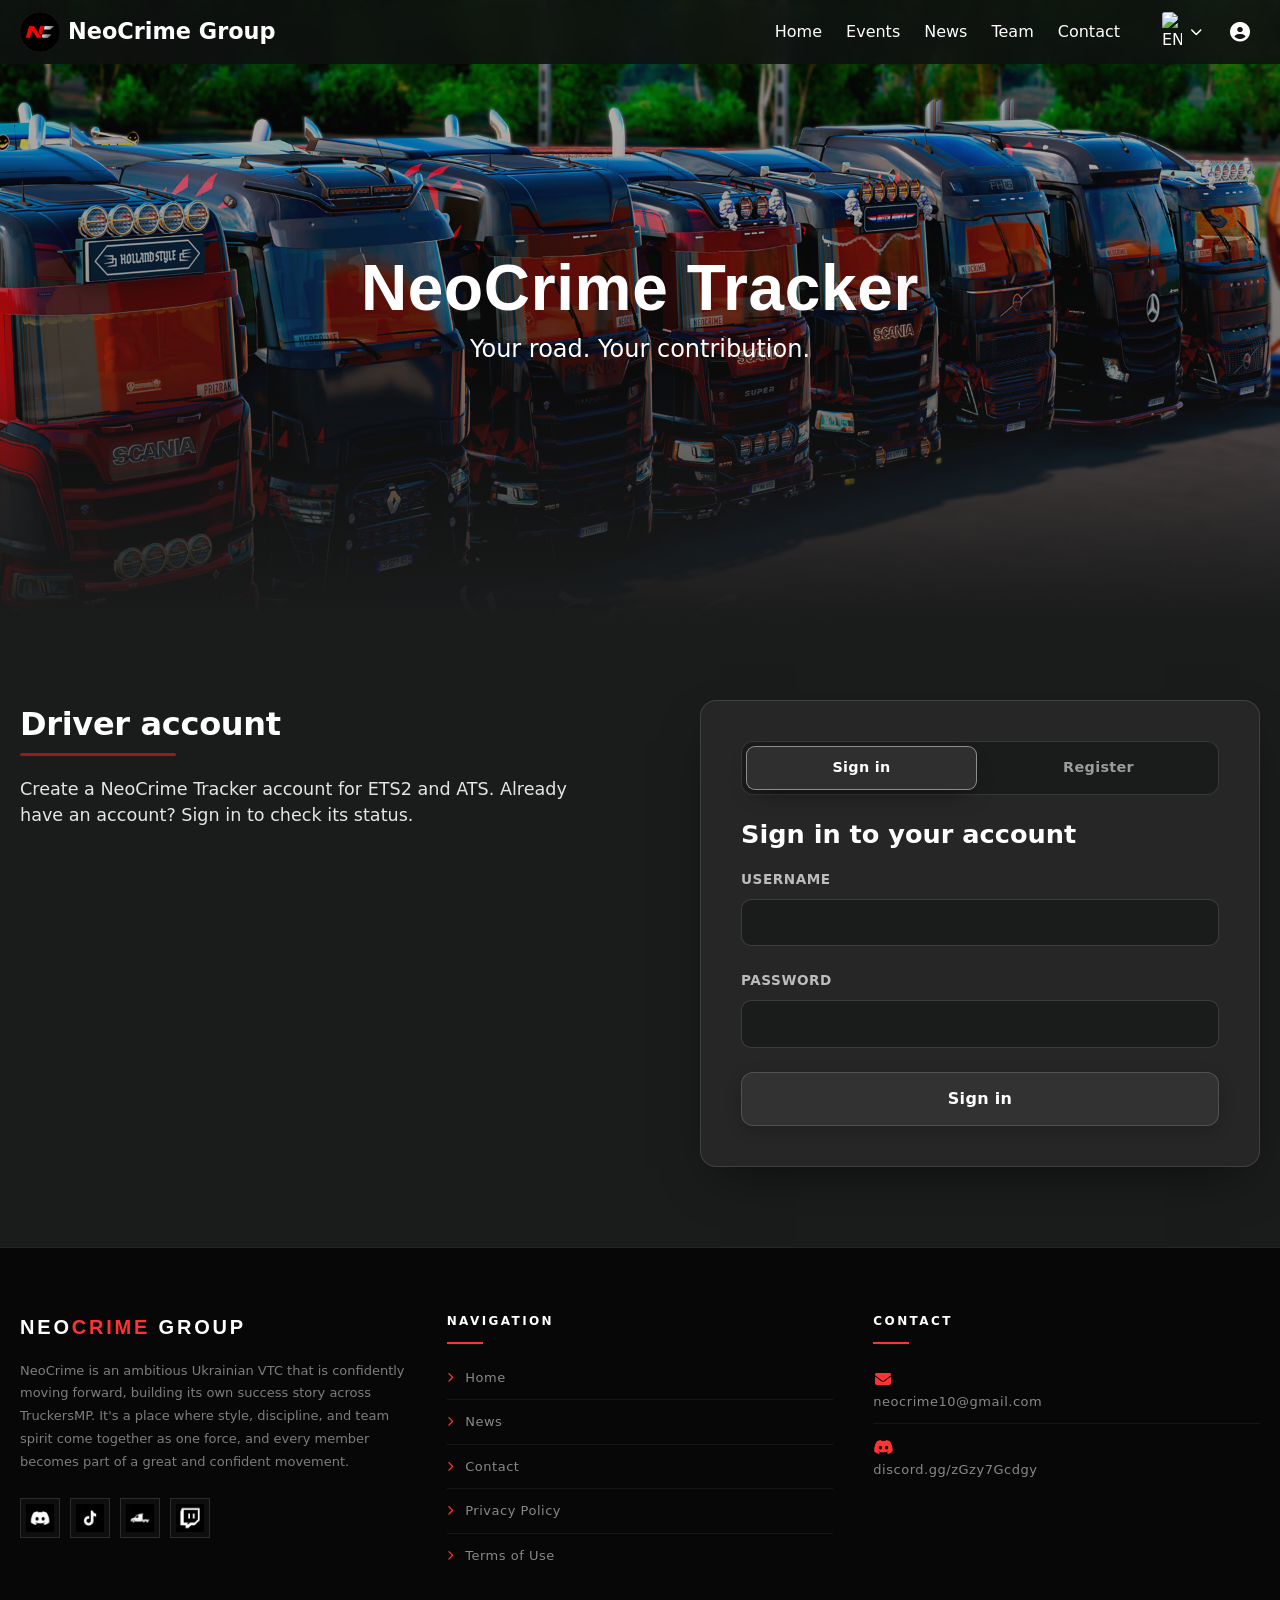
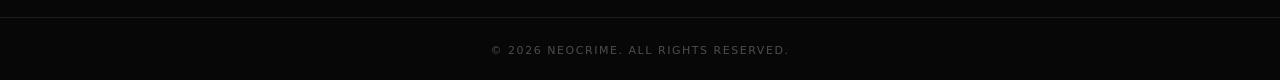
==== eng.html @ faa4ca38 "Add files via upload" ====
<!DOCTYPE html>
<html lang="en">
<head>
<meta charset="UTF-8">
<meta name="viewport" content="width=device-width, initial-scale=1.0">
<meta name="referrer" content="no-referrer">
<meta http-equiv="Content-Security-Policy" content="default-src 'none'; script-src 'self'; style-src 'self' https://fonts.googleapis.com https://cdnjs.cloudflare.com; font-src https://fonts.gstatic.com https://cdnjs.cloudflare.com; img-src 'self' data: https://flagcdn.com; connect-src https://api.neocrime.space; base-uri 'none'; form-action 'none'">
<link rel="icon" href="assets/logo.avif" type="image/avif">
<link rel="apple-touch-icon" href="assets/logo.avif">
<title>NeoCrime Tracker · Driver account</title>
<meta name="description" content="NeoCrime Tracker — a driver account for NeoCrime VTC trips in ETS2 and ATS.">
<meta property="og:type" content="website">
<meta property="og:site_name" content="NeoCrime VTC">
<meta property="og:title" content="NeoCrime Tracker · Driver account">
<meta property="og:description" content="NeoCrime Tracker — a driver account for NeoCrime VTC trips in ETS2 and ATS.">
<meta property="og:url" content="https://neocrime.space/tracker/eng">
<meta property="og:locale" content="en_US">
<meta property="og:locale:alternate" content="uk_UA">
<meta property="og:image" content="https://neocrime.space/images/logo.avif">
<meta name="theme-color" content="#000000">
<link rel="preconnect" href="https://fonts.googleapis.com">
<link rel="preconnect" href="https://fonts.gstatic.com" crossorigin>
<link href="https://fonts.googleapis.com/css2?family=Montserrat:wght@400;500;600;700;800&family=Orbitron:wght@600;700;800;900&display=swap" rel="stylesheet">
<link rel="stylesheet" href="https://cdnjs.cloudflare.com/ajax/libs/font-awesome/6.4.0/css/all.min.css">
<link rel="stylesheet" href="site.css">
<link rel="stylesheet" href="tracker.css">
<script src="site.js" defer></script>
<script src="tracker.js" defer></script>
</head>
<body>

<header class="site-header">
  <div class="header-inner">
    <a class="logo-link" href="/eng">
      <img alt="NeoCrime Logo" loading="lazy" width="40" height="40" decoding="async"
           src="assets/logo.avif">
      <h1>NeoCrime Group</h1>
    </a>

    <nav class="main-nav">
      <ul>
        <li><a class="nav-link" href="/eng">Home</a></li>
        <li><a class="nav-link" href="/events-eng">Events</a></li>
        <li><a class="nav-link" href="/news-eng">News</a></li>
        <li><a class="nav-link" href="/team-eng">Team</a></li>
        <li><a class="nav-link" href="/contact-eng">Contact</a></li>
        <li class="header-actions">
          <div class="lang-switch-bw">
            <div class="current-lang">
              <img src="https://flagcdn.com/w40/gb.png" alt="EN">
              <i class="fas fa-chevron-down"></i>
            </div>
            <div class="lang-dropdown-bw">
              <a href="/tracker/"><img src="https://flagcdn.com/w40/ua.png" alt="UA"></a>
            </div>
          </div>
          <div class="account-switch-bw">
            <div class="current-account">
              <i class="fas fa-circle-user"></i>
            </div>
            <div class="account-dropdown-bw">
              <a href="https://api.neocrime.space/panel"><svg class="discord-icon" viewBox="0 0 127.14 96.36" xmlns="http://www.w3.org/2000/svg" width="16" height="16"><path fill="#5865F2" d="M107.7,8.07A105.15,105.15,0,0,0,81.47,0a72.06,72.06,0,0,0-3.36,6.83A97.68,97.68,0,0,0,49,6.83,72.37,72.37,0,0,0,45.64,0,105.89,105.89,0,0,0,19.39,8.09C2.79,32.65-1.71,56.6.54,80.21h0A105.73,105.73,0,0,0,32.71,96.36,77.7,77.7,0,0,0,39.6,85.25a68.42,68.42,0,0,1-10.85-5.18c.91-.66,1.8-1.34,2.66-2a75.57,75.57,0,0,0,64.32,0c.87.71,1.76,1.39,2.66,2a68.68,68.68,0,0,1-10.87,5.19,77,77,0,0,0,6.89,11.1A105.25,105.25,0,0,0,126.6,80.22h0C129.24,52.84,122.09,29.11,107.7,8.07ZM42.45,65.69C36.18,65.69,31,60,31,53s5-12.74,11.43-12.74S54,46,53.89,53,48.84,65.69,42.45,65.69Zm42.24,0C78.41,65.69,73.25,60,73.25,53s5-12.74,11.44-12.74S96.23,46,96.12,53,91.08,65.69,84.69,65.69Z"/></svg> Admin Panel</a>
            </div>
          </div>
        </li>
      </ul>
    </nav>

    <button class="burger-btn" aria-label="Menu">
      <svg viewBox="0 0 448 512" xmlns="http://www.w3.org/2000/svg">
        <path d="M0 96C0 78.3 14.3 64 32 64l384 0c17.7 0 32 14.3 32 32s-14.3 32-32 32L32 128C14.3 128 0 113.7 0 96zM0 256c0-17.7 14.3-32 32-32l384 0c17.7 0 32 14.3 32 32s-14.3 32-32 32L32 288c-17.7 0-32-14.3-32-32zM448 416c0 17.7-14.3 32-32 32L32 448c-17.7 0-32-14.3-32-32s14.3-32 32-32l384 0c17.7 0 32 14.3 32 32z"></path>
      </svg>
    </button>
  </div>
</header>

<div class="hero-photo-wrap">
  <img src="assets/hero.avif" alt="NeoCrime Tracker" loading="eager">
  <div class="hero-content">
    <h1>NeoCrime Tracker</h1>
    <p>Your road. Your contribution.</p>
  </div>
</div>

<main class="tracker-section">
  <div class="tracker-grid">
    <div class="tracker-intro reveal">
      <h2>Driver account</h2>
      <p>Create a NeoCrime Tracker account for ETS2 and ATS. Already have an account? Sign in to check its status.</p>
    </div>

    <section class="tracker-card reveal" aria-labelledby="account-title">
      <div class="modes" id="modes">
        <button type="button" data-mode="login" aria-controls="login" aria-pressed="true"><span data-i18n="login">Sign in</span></button>
        <button type="button" data-mode="register" aria-controls="register" aria-pressed="false"><span data-i18n="register">Register</span></button>
      </div>
      <h3 id="account-title">Sign in to your account</h3>
      <p id="notice" class="notice" role="status" aria-live="polite" hidden></p>

      <form id="login">
        <div class="form-field">
          <label for="login-username" data-i18n="username">Username</label>
          <input id="login-username" name="login" type="text" autocomplete="username" required maxlength="32">
        </div>
        <div class="form-field">
          <label for="login-password" data-i18n="password">Password</label>
          <input id="login-password" name="password" type="password" autocomplete="current-password" required maxlength="128">
        </div>
        <button class="btn-hero btn-hero-primary" type="submit"><span data-i18n="login">Sign in</span></button>
      </form>

      <section id="register" hidden>
        <div id="verify">
          <p class="muted" data-i18n="discordHelp">Verify your Discord account to link it to NeoCrime Tracker.</p>
          <button class="btn-hero btn-hero-discord" id="discord" type="button"><span data-i18n="discord">Verify Discord</span></button>
          <button class="btn-hero" id="cancel" type="button" hidden><span data-i18n="cancel">Cancel</span></button>
        </div>
        <form id="application" hidden>
          <p class="verified"><span><span data-i18n="verified">Discord verified</span><strong id="discord-name"></strong></span></p>
          <div class="form-field">
            <label for="reg-login" data-i18n="username">Username</label>
            <input id="reg-login" name="login" type="text" autocomplete="username" required minlength="3" maxlength="32" pattern="[a-zA-Z0-9][a-zA-Z0-9_.\-]{2,31}" aria-describedby="login-hint">
            <small class="hint" id="login-hint" data-i18n="loginHint">3–32 characters. Use letters A–Z, digits, periods, hyphens or underscores.</small>
          </div>
          <div class="form-field">
            <label for="reg-nickname" data-i18n="nickname">Nickname</label>
            <input id="reg-nickname" name="nickname" type="text" autocomplete="nickname" required minlength="2" maxlength="40">
          </div>
          <div class="form-field">
            <label for="reg-password" data-i18n="password">Password</label>
            <input id="reg-password" name="password" type="password" autocomplete="new-password" required minlength="8" maxlength="128" aria-describedby="password-hint">
            <small class="hint" id="password-hint" data-i18n="passwordHint">At least 8 characters.</small>
          </div>
          <button class="btn-hero btn-hero-primary" type="submit"><span data-i18n="submit">Submit application</span></button>
          <button class="btn-hero" id="reconnect" type="button"><span data-i18n="reconnect">Change Discord account</span></button>
        </form>
      </section>

      <section id="profile" hidden>
        <p id="nickname" class="nickname"></p>
        <p id="handle" class="muted"></p>
        <p id="account-state" class="account-state"></p>
        <p id="reason" class="muted" hidden></p>
        <div class="profile-actions">
          <button class="btn-hero btn-hero-primary" id="refresh" type="button"><span data-i18n="refresh">Refresh status</span></button>
          <button class="btn-hero" id="logout" type="button"><span data-i18n="logout">Sign out</span></button>
        </div>
      </section>
      <noscript>Для входу й реєстрації потрібен JavaScript. / Sign-in and registration require JavaScript.</noscript>
    </section>
  </div>
</main>

<footer class="site-footer">
  <div class="footer-container">

    <div class="footer-col about-col">
      <div class="footer-logo">Neo<span>Crime</span>&nbsp;Group</div>
      <p>NeoCrime is an ambitious Ukrainian VTC that is confidently moving forward, building its own success story across TruckersMP. It's a place where style, discipline, and team spirit come together as one force, and every member becomes part of a great and confident movement.</p>

      <div class="social-img-links">
        <a href="https://discord.gg/zGzy7Gcdgy" target="_blank"><img src="assets/social/1.avif" alt="Discord"></a>
        <a href="https://www.tiktok.com/@neocrime_vtc" target="_blank"><img src="assets/social/2.avif" alt="TikTok"></a>
        <a href="https://truckersmp.com/vtc/85940" target="_blank"><img src="assets/social/3.avif" alt="TruckersMP"></a>
        <a href="https://www.twitch.tv/neocrime_vtc" target="_blank"><img src="assets/social/4.avif" alt="TruckersHub"></a>
      </div>
    </div>

    <div class="footer-col nav-col">
      <h4>Navigation</h4>
      <ul>
        <li><a href="/eng">Home</a></li>
        <li><a href="/news-eng">News</a></li>
        <li><a href="/contact-eng">Contact</a></li>
        <li><a href="/privacy-eng">Privacy Policy</a></li>
        <li><a href="/terms-eng">Terms of Use</a></li>
      </ul>
    </div>

    <div class="footer-col contact-col">
      <h4>Contact</h4>
      <ul>
        <li><i class="fas fa-envelope"></i> <a href="mailto:neocrime10@gmail.com">neocrime10@gmail.com</a></li>
        <li><i class="fab fa-discord"></i> <a href="https://discord.gg/zGzy7Gcdgy" target="_blank">discord.gg/zGzy7Gcdgy</a></li>
      </ul>
    </div>

  </div>

  <div class="footer-bottom">
    <p>&copy; 2026 NeoCrime. All rights reserved.</p>
  </div>
</footer>

</body>
</html>
---- site.css ----
/* NeoCrime site styles — taken verbatim from index.html */

  *{ box-sizing: border-box; margin: 0; padding: 0; -webkit-tap-highlight-color: transparent; }

  :root{
    /* ===== Колірна палітра NeoCrime ===== */
    --primary: 0 72% 35%;            /* основний темно-червоний акцент (текст/іконки) */
    --primary-foreground: 0 0% 100%;
    --bg-dark: 0 0% 6%;              /* майже чорний фон сторінки */
  }

  html, body{
    width: 100%;
    overflow-x: hidden;
  }

  body{
  background-color: #1a1b1b; /* Новый тёмно-серый цвет */
  color: #fff;
  font-family: 'Montserrat', ui-sans-serif, system-ui, -apple-system, sans-serif;
  line-height: 1.5;
}

  a{ color: inherit; text-decoration: none; }
  button{ font: inherit; cursor: pointer; }

  .text-primary{ color: hsl(var(--primary)); }

  .site-header{
  position: fixed;
  top: 0;
  left: 0;
  z-index: 50;
  width: 100%;
  padding: 0.75rem 1.25rem;
  background-color: rgba(15, 16, 16, 0.88); /* Цвет #1a1b1b, затемнено и менее прозрачно */
  backdrop-filter: blur(14px);
  -webkit-backdrop-filter: blur(14px);
}
  .header-inner{
    display: flex;
    justify-content: space-between;
    align-items: center;
    width: 100%;
    max-width: 1552px;
    margin: 0 auto;
  }
  .logo-link{
    display: flex;
    align-items: center;
    gap: 0.5rem;
  }
  .logo-link img{
    width: 40px;
    height: 40px;
    border-radius: 9999px;
    display: block;
    background-color: rgba(255,255,255,0.08);
  }
  .logo-link h1{
    font-size: 1.4rem;
    font-weight: 700;
    color: #fff;
  }
  .main-nav ul{
    align-items: center;
    display: flex;
    gap: 1.5rem;
    list-style: none;
  }
  @media (max-width: 768px){
    .main-nav ul{ align-items: stretch; }
  }

  /* Оновлені посилання хедера з анімацією підкреслення */
  .nav-link{
    color: #fff;
    font-weight: 500;
    position: relative;
    padding-bottom: 4px;
  }
  .nav-link::after{
    content: '';
    position: absolute;
    width: 0;
    height: 2px;
    bottom: 0;
    left: 0;
    background-color: hsl(var(--primary)); /* Тёмно-красная полоска */
    transition: width 0.3s ease;
  }
  .nav-link:hover::after{
    width: 100%;
  }

  /* Обгортка для перемикача мови + кнопки акаунту —
     тримає їх в один горизонтальний ряд і на десктопі, і на мобілці */
  .header-actions{
    display: flex;
    align-items: center;
    gap: 0.5rem;
    margin-left: 0.5rem;
  }

  /* ===== ПЕРЕМИКАЧ МОВИ ===== */
.lang-switch-bw {
    position: relative;
    display: flex;
    align-items: center;
    height: 40px;
    padding: 0 10px;
    border: none;
    border-radius: 9999px;
    cursor: pointer;
    transition: 0.3s;
  }
  .lang-switch-bw:hover {
    background-color: rgba(255, 255, 255, 0.1);
  }
  .current-lang {
    display: flex;
    align-items: center;
    gap: 8px;
  }
  .current-lang img, .lang-dropdown-bw img {
    width: 20px;
    height: auto;
    border-radius: 3px;
    display: block;
  }
  .current-lang i {
    font-size: 12px;
    color: #ffffff;
    transition: 0.3s;
  }
  .lang-switch-bw:hover .current-lang i {
    transform: rotate(180deg);
  }
  .lang-dropdown-bw {
    position: absolute;
    top: 140%;
    left: 50%;
    transform: translateX(-50%) translateY(10px);
    background: rgba(12, 12, 12, 0.95);
    border: 1px solid rgba(255, 255, 255, 0.1);
    border-radius: 15px;
    padding: 10px 15px;
    display: flex;
    flex-direction: column;
    align-items: center;
    gap: 10px;
    opacity: 0;
    visibility: hidden;
    transition: all 0.3s ease;
    backdrop-filter: blur(5px);
  }
  .lang-switch-bw:hover .lang-dropdown-bw {
    opacity: 1;
    visibility: visible;
    transform: translateX(-50%) translateY(0);
  }
  .lang-dropdown-bw a {
    display: block;
    transition: 0.3s;
  }
  .lang-dropdown-bw a:hover {
    transform: scale(1.15);
  }
  .account-switch-bw {
    position: relative;
    display: flex;
    align-items: center;
    justify-content: center;
    width: 40px;
    height: 40px;
    border: none;
    border-radius: 50%;
    cursor: pointer;
    transition: 0.3s;
  }
  .account-switch-bw:hover { background-color: rgba(255, 255, 255, 0.1); }
  .current-account { display: flex; align-items: center; }
  .current-account i.fa-circle-user { font-size: 20px; color: #ffffff; }
  .account-dropdown-bw {
    position: absolute;
    top: 140%;
    left: 50%;
    transform: translateX(-50%) translateY(10px);
    background: rgba(12, 12, 12, 0.95);
    border: 1px solid rgba(255, 255, 255, 0.1);
    border-radius: 15px;
    padding: 8px;
    min-width: 220px;
    display: flex;
    flex-direction: column;
    gap: 4px;
    opacity: 0;
    visibility: hidden;
    transition: all 0.3s ease;
    backdrop-filter: blur(5px);
    z-index: 60;
  }
  .account-switch-bw:hover .account-dropdown-bw {
    opacity: 1;
    visibility: visible;
    transform: translateX(-50%) translateY(0);
  }
  .account-dropdown-bw a {
    display: flex;
    align-items: center;
    gap: 10px;
    padding: 10px 14px;
    border-radius: 10px;
    font-size: 14px;
    font-weight: 500;
    color: #e5e5e5;
    white-space: nowrap;
    transition: 0.3s;
  }
  .account-dropdown-bw a:hover { background-color: rgba(255, 255, 255, 0.08); color: #fff; }
  .account-dropdown-bw a i { color: hsl(var(--primary)); font-size: 13px; width: 16px; text-align: center; }


  .burger-btn{
    display: none;
    background: transparent;
    border: none;
    padding: 0.5rem;
    border-radius: 9999px;
    transition: background-color 0.2s ease;
  }
  /* hover-стиль лише для пристроїв із реальним курсором (миша) —
     на дотикових екранах :hover інакше "залипає" після тапу */
  @media (hover: hover) {
    .burger-btn:hover{ background-color: rgba(255,255,255,0.08); }
  }
  .burger-btn svg{ width: 28px; height: 28px; fill: #fff; }

  @media (max-width: 768px){
    .main-nav{ display: none; }
    .burger-btn{ display: flex; }

    /* ДОДАНО: бургер-меню */
    .main-nav.active{
      display: block;
      position: absolute;
      top: 100%;
      left: 0;
      width: 100%;
      background: rgba(15, 16, 16, 0.97);
      backdrop-filter: blur(14px);
      -webkit-backdrop-filter: blur(14px);
    }
    .main-nav.active ul{
      flex-direction: column;
      gap: 0;
      padding: 0.5rem 1.25rem 1.25rem;
    }
    .main-nav.active .nav-link{
      display: block;
      padding: 0.85rem 0;
      border-bottom: 1px solid rgba(255,255,255,0.08);
    }
    .main-nav.active .header-actions{
      justify-content: center;
      gap: 1rem;
      margin: 1rem 0 0.25rem;
    }
    body.nav-open{ overflow: hidden; }
  }

  .hero-video-wrap{
  position: relative;
  width: 100%;
  height: 620px;
  overflow: hidden;
  background-color: #1a1b1b; /* Цвет под видео */
}

/* Плавный бесшовный переход из видео в новый фон страницы */
.hero-video-wrap::after{
  content: "";
  position: absolute;
  inset: 0;
  background: linear-gradient(180deg, rgba(26, 27, 27, 0.1) 0%, rgba(26, 27, 27, 0.4) 60%, rgba(26, 27, 27, 1) 100%);
  z-index: 20;
  pointer-events: none;
}
  .hero-video-wrap video{
    position: absolute;
    top: 0;
    left: 0;
    width: 100%;
    height: 100%;
    object-fit: cover;
  }

  /* ===== КНОПКА ЗВУКУ НА ВІДЕО ===== */
  .sound-toggle-btn{
    position: absolute;
    bottom: 24px;
    right: 24px;
    z-index: 45;
    width: 44px;
    height: 44px;
    box-sizing: border-box;
    display: flex;
    align-items: center;
    justify-content: center;
    background: rgba(90, 90, 90, 0.4);
    border: none;
    outline: none;
    border-radius: 12px;
    backdrop-filter: blur(8px);
    -webkit-backdrop-filter: blur(8px);
    cursor: pointer;
    padding: 0;
    box-shadow: 0 4px 15px rgba(0, 0, 0, 0.2);
    transform-origin: 50% 50%;
    transform: scale(1);
    transition: background 0.35s ease, box-shadow 0.35s ease, transform 0.28s cubic-bezier(0.34, 1.56, 0.64, 1);
  }
  .sound-toggle-btn:focus-visible{
    box-shadow: 0 4px 15px rgba(0, 0, 0, 0.25), 0 0 0 2px rgba(255, 255, 255, 0.4);
  }
  .sound-toggle-btn:hover{
    background: rgba(110, 110, 110, 0.5);
    box-shadow: 0 6px 18px rgba(0, 0, 0, 0.28);
    transform: scale(1.08);
  }
  .sound-toggle-btn:active{
    transform: scale(0.9);
    transition-duration: 0.12s;
  }
  .sound-toggle-btn svg{
    position: absolute;
    top: 50%;
    left: 50%;
    width: 22px;
    height: 22px;
    transform-origin: 50% 50%;
    transition: opacity 0.32s ease, transform 0.32s cubic-bezier(0.34, 1.56, 0.64, 1), color 0.35s ease;
  }
  .sound-toggle-btn .icon-on{
    opacity: 1;
    color: #ffffff;
    transform: translate(-50%, -50%) scale(1) rotate(0deg);
  }
  .sound-toggle-btn .icon-off{
    opacity: 0;
    color: hsl(var(--primary));
    transform: translate(-50%, -50%) scale(0.5) rotate(-20deg);
  }
  .sound-toggle-btn.is-muted .icon-on{
    opacity: 0;
    transform: translate(-50%, -50%) scale(0.5) rotate(20deg);
  }
  .sound-toggle-btn.is-muted .icon-off{
    opacity: 1;
    transform: translate(-50%, -50%) scale(1) rotate(0deg);
  }
  @media (max-width: 767px){
    .sound-toggle-btn{
      bottom: 16px;
      right: 16px;
      width: 40px;
      height: 40px;
    }
  }
  
  .hero-content{
    position: absolute;
    inset: 0;
    display: flex;
    flex-direction: column;
    justify-content: center;
    align-items: center;
    z-index: 30;
    text-align: center;
    padding: 0 1rem;
  }
  .hero-content h1{
    font-size: 2.75rem;
    font-weight: 800;
    color: #fff;
    letter-spacing: -0.02em;
  }
  .hero-content h1 .hero-emoji{
    display: inline-block;
    height: 0.78em;
    width: auto;
    vertical-align: -0.08em;
    margin-left: 0.18em;
  }
  .hero-content p{
    margin-top: 0.5rem;
    font-size: 1.15rem;
    color: #fff;
    font-weight: 500;
  }
  @media (min-width: 768px){
    .hero-content h1{ font-size: 4rem; }
    .hero-content p{ font-size: 1.5rem; }
  }

  .hero-buttons{
    display: flex;
    gap: 1rem;
    margin-top: 2rem;
  }

  /* ===== ЄДИНИЙ СТИЛЬ КНОПОК ===== */
  .btn-hero {
    display: inline-block;
    padding: 14px 32px;
    font-size: 16px;
    font-weight: 600;
    color: #ffffff;
    background: rgba(255, 255, 255, 0.06);
    border: 1px solid rgba(255, 255, 255, 0.15);
    border-radius: 12px;
    backdrop-filter: blur(8px);
    -webkit-backdrop-filter: blur(8px);
    transition: background 0.35s cubic-bezier(0.23, 1, 0.32, 1), border-color 0.35s cubic-bezier(0.23, 1, 0.32, 1), box-shadow 0.35s cubic-bezier(0.23, 1, 0.32, 1);
    text-align: center;
    text-decoration: none;
    letter-spacing: 0.3px;
    box-shadow: 0 4px 15px rgba(0, 0, 0, 0.2);
    cursor: pointer;
    white-space: nowrap;
  }

  .btn-hero:hover {
    background: rgba(255, 255, 255, 0.12);
    border-color: rgba(255, 255, 255, 0.4);
    box-shadow: 0 8px 30px rgba(0, 0, 0, 0.3);
    color: #ffffff;
  }

  .btn-hero:active {
    background: rgba(255, 255, 255, 0.16);
  }

  @media (max-width: 480px){
    .btn-hero{
      padding: 12px 20px;
      font-size: 14px;
    }
  }

  /* ===== ABOUT US & STATS ===== */
  .about-section{
    width: 100%;
    max-width: 1552px;
    margin: 0 auto;
    padding: 4rem 1.25rem;
  }
  .custom-underline{
    position: relative;
    display: inline-block;
    font-size: 2rem;
    font-weight: 700;
    padding-bottom: 0.5rem;
    letter-spacing: -0.01em;
  }
  .custom-underline::after{
    content: "";
    position: absolute;
    left: 0;
    bottom: 0;
    width: 60%;
    height: 3px;
    background: hsl(var(--primary));
    border-radius: 2px;
  }
  .about-text{
    margin-top: 1.25rem;
    color: #e5e5e5;
    font-size: 1.1rem;
    max-width: 900px;
  }

  /* Стили для блока красивых белых чисел (как на референсе) */
  .stats-grid {
    display: flex;
    flex-wrap: wrap;
    justify-content: center;
    gap: 2rem;
    margin-top: 4.5rem;
    text-align: center;
  }
  .stats-grid .stat-item {
    flex: 0 1 200px;
  }
  .stat-item {
    display: flex;
    flex-direction: column;
    gap: 0.35rem;
    align-items: center;
    text-align: center;
  }
  .stat-number {
    font-size: 3rem;
    font-weight: 700;
    color: #ffffff; /* Белые числа */
    line-height: 1;
    letter-spacing: -0.02em;
  }
  .stat-label {
    font-size: 0.95rem;
    color: #9c9c9c; /* Серые аккуратные подписи */
    font-weight: 500;
  }

  @media (max-width: 992px) {
    .stats-grid {
      gap: 2.5rem 1.5rem;
    }
  }
  @media (max-width: 480px) {
    .stats-grid {
      gap: 2rem;
    }
    .stat-number {
      font-size: 2.5rem;
    }
  }

  /* ===== БЛОК НАШІ ПЕРЕВАГИ ===== */
  .benefits-section {
    width: 100%;
    max-width: 1552px;
    margin: 0 auto;
    padding: 5rem 1.25rem;
    text-align: left; /* Выравнивание по левому краю как в Про нас */
  }
  .benefits-header {
    margin-bottom: 3.5rem;
  }
  .benefits-header h2 {
    font-size: 2rem; /* Размер 1 в 1 как в Про нас */
    font-weight: 700;
    position: relative;
    display: inline-block;
    padding-bottom: 0.5rem;
    letter-spacing: -0.01em;
    color: #fff;
  }
  .benefits-header h2::after {
    content: "";
    position: absolute;
    bottom: 0;
    left: 0; /* Линия начинается слева */
    width: 60%; /* Длина линии 1 в 1 как в Про нас */
    height: 3px;
    background: hsl(var(--primary)); /* Красная полоска */
    border-radius: 2px;
  }
  .benefits-subtitle {
    margin-top: 1.25rem; /* Отступ и стиль текста 1 в 1 как в Про нас */
    color: #e5e5e5;
    font-size: 1.1rem;
    max-width: 900px;
    font-weight: 400;
  }
  .benefits-grid {
    display: grid;
    grid-template-columns: repeat(4, 1fr);
    gap: 1.5rem;
  }
  .benefit-card {
    background-color: #262626;
    backdrop-filter: blur(8px);
    -webkit-backdrop-filter: blur(8px);
    border: 1px solid rgba(255, 255, 255, 0.12);
    border-radius: 12px;
    overflow: hidden;
    text-align: left;
    display: flex;
    flex-direction: column;
    position: relative;
    cursor: pointer;
    transition: transform 0.3s cubic-bezier(0.25, 1, 0.5, 1);
  }
  /* Анимация увеличения карточки преимуществ */
  
  /* Красная полоска на дне карточки преимуществ */
  .benefit-card::after {
    content: "";
    position: absolute;
    bottom: 0;
    left: 0;
    width: 0;
    height: 4px;
    background-color: hsl(var(--primary));
    transition: width 0.3s ease;
  }
  .benefit-card:hover::after {
    width: 100%;
  }
  .benefit-img {
    width: 100%;
    height: 180px;
    object-fit: cover;
    display: block;
  }
  .benefit-content {
    padding: 1.5rem;
    display: flex;
    flex-direction: column;
    gap: 0.4rem;
  }
  .benefit-num {
    font-size: 0.85rem;
    font-weight: 700;
    color: hsl(var(--primary)); /* Красный цвет для номера */
  }
  .benefit-title {
    font-size: 1.15rem;
    font-weight: 700;
    text-transform: uppercase;
    letter-spacing: 0.02em;
    color: #fff;
  }
  .benefit-desc {
    font-size: 0.9rem;
    color: #bcbcbc;
    line-height: 1.6;
    margin-top: 0.25rem;
  }

  /* Адаптивность для планшетов и мобилок */
  @media (max-width: 1024px) {
    .benefits-grid {
      grid-template-columns: repeat(2, 1fr);
      gap: 1.5rem;
    }
  }
  @media (max-width: 640px) {
    .benefits-grid {
      grid-template-columns: 1fr;
    }
    .benefits-header h2 {
      font-size: 2rem;
    }
  }
/* ===== БЛОК ОСТАННІ НОВИНИ ===== */
  .news-section {
    width: 100%;
    max-width: 1552px;
    margin: 0 auto;
    padding: 5rem 1.25rem;
    text-align: left;
  }
  /* Флекс-контейнер для заголовка и кнопки "Всі новини" */
  .news-header-flex {
    display: flex;
    justify-content: space-between;
    align-items: center;
    gap: 1.5rem;
  }
  /* btn-all-news використовує стиль btn-hero */
  .btn-all-news {
    display: inline-block;
    padding: 14px 32px;
    font-size: 16px;
    font-weight: 600;
    color: #ffffff;
    background: rgba(255, 255, 255, 0.06);
    border: 1px solid rgba(255, 255, 255, 0.15);
    border-radius: 50px;
    backdrop-filter: blur(8px);
    -webkit-backdrop-filter: blur(8px);
    transition: all 0.4s cubic-bezier(0.23, 1, 0.32, 1);
    text-align: center;
    text-decoration: none;
    letter-spacing: 0.3px;
    box-shadow: 0 4px 15px rgba(0, 0, 0, 0.2);
    white-space: nowrap;
  }
  .btn-all-news:hover {
    background: rgba(255, 255, 255, 0.12);
    border-color: rgba(255, 255, 255, 0.4);
    transform: scale(1.06);
    box-shadow: 0 8px 30px rgba(0, 0, 0, 0.3);
    color: #ffffff;
  }
  .btn-all-news:active {
    transform: scale(0.97);
  }

  /* Адаптивность шапки новостей для мобилок */
  @media (max-width: 640px) {
    .news-header-flex {
      flex-direction: column;
      align-items: flex-start;
      gap: 1.25rem;
    }
    .btn-all-news {
      width: 100%; /* На мобилках кнопка растянется во всю ширину для удобства нажатия */
    }
  }
  .news-grid {
    display: grid;
    grid-template-columns: repeat(3, 1fr);
    gap: 1.5rem;
    margin-top: 3.5rem;
  }
  .news-card {
    background-color: #262626;
    backdrop-filter: blur(8px);
    -webkit-backdrop-filter: blur(8px);
    border: 1px solid rgba(255, 255, 255, 0.12);
    border-radius: 12px;
    overflow: hidden;
    text-align: left;
    display: flex;
    flex-direction: column;
    position: relative;
    cursor: pointer;
    transition: transform 0.3s cubic-bezier(0.25, 1, 0.5, 1);
  }
  /* Анимация увеличения карточки */
  
  /* Анимация красной полоски слева направо на дне карточки */
  .news-card::after {
    content: "";
    position: absolute;
    bottom: 0;
    left: 0;
    width: 0;
    height: 4px;
    background-color: hsl(var(--primary));
    transition: width 0.3s ease;
  }
  .news-card:hover::after {
    width: 100%;
  }
  .news-img {
    width: 100%;
    height: 200px;
    object-fit: cover;
    display: block;
  }
  .news-content {
    padding: 1.5rem;
    display: flex;
    flex-direction: column;
    flex-grow: 1;
  }
  .news-title {
    font-size: 1.25rem;
    font-weight: 700;
    color: #fff;
    line-height: 1.3;
    margin-bottom: 0.5rem;
  }
  .news-summary {
    font-size: 0.95rem;
    color: #bcbcbc;
    line-height: 1.5;
    margin-bottom: 1rem;
    flex-grow: 1;
  }
  .news-divider {
    border: none;
    height: 1px;
    background-color: rgba(255, 255, 255, 0.1);
    margin-bottom: 0.75rem;
  }
  .news-meta {
    font-size: 0.85rem;
    color: #9c9c9c;
    font-weight: 500;
    margin-bottom: 0.75rem;
  }
  .news-more {
    font-size: 0.9rem;
    font-weight: 700;
    color: hsl(var(--primary));
    text-transform: uppercase;
    letter-spacing: 0.05em;
  }

  /* ===== МОДАЛЬНЕ ВІКНО НОВИНИ ===== */
  html.modal-open, html.modal-open body { overflow: hidden; }
  .modal-overlay {
    position: fixed;
    inset: 0;
    z-index: 1000;
    background-color: rgba(8, 8, 10, 0.82);
    backdrop-filter: blur(10px);
    -webkit-backdrop-filter: blur(10px);
    display: flex;
    justify-content: center;
    align-items: center;
    padding: 2rem;
    opacity: 0;
    pointer-events: none;
    overscroll-behavior: contain;
    transition: opacity 0.3s ease;
  }
  .modal-overlay.active { opacity: 1; pointer-events: all; }
  .modal-content {
    background: linear-gradient(180deg, #1f2021 0%, #161717 100%);
    border: 1px solid rgba(255, 255, 255, 0.08);
    border-radius: 20px;
    max-width: 980px;
    width: 100%;
    max-height: 90vh;
    position: relative;
    overflow: hidden;
    display: flex;
    box-shadow: 0 30px 80px rgba(0, 0, 0, 0.65), 0 0 0 1px rgba(255, 255, 255, 0.03);
    transform: translateY(24px) scale(0.97);
    transition: transform 0.4s cubic-bezier(0.22, 1, 0.36, 1);
  }
  .modal-overlay.active .modal-content { transform: none; }
  .modal-scroll {
    width: 100%;
    max-height: 90vh;
    overflow-y: auto;
    overscroll-behavior: contain;
    scrollbar-width: thin;
    scrollbar-color: rgba(255, 255, 255, 0.2) transparent;
  }
  .modal-scroll::-webkit-scrollbar { width: 8px; }
  .modal-scroll::-webkit-scrollbar-thumb { background: rgba(255, 255, 255, 0.18); border-radius: 8px; }
  .modal-close {
    position: absolute;
    top: 1.1rem;
    right: 1.1rem;
    z-index: 10;
    width: 42px;
    height: 42px;
    border-radius: 50%;
    display: flex;
    justify-content: center;
    align-items: center;
    font-size: 1.6rem;
    line-height: 1;
    color: #fff;
    cursor: pointer;
    background: rgba(15, 15, 17, 0.6);
    backdrop-filter: blur(8px);
    -webkit-backdrop-filter: blur(8px);
    border: 1px solid rgba(255, 255, 255, 0.18);
    transition: background 0.2s, transform 0.3s cubic-bezier(0.34, 1.56, 0.64, 1);
  }
  .modal-close:hover { background: hsl(var(--primary)); transform: rotate(90deg); }
  .modal-hero { position: relative; }
  .modal-hero-img {
    width: 100%;
    height: clamp(220px, 42vh, 440px);
    object-fit: cover;
    display: block;
  }
  .modal-hero::after {                       /* м'яке розчинення фото в тло, без смужки */
    content: "";
    position: absolute;
    inset: auto 0 0 0;
    height: 55%;
    background: linear-gradient(180deg, transparent 0%, #1f2021 100%);
    pointer-events: none;
  }
  .modal-inner-body {
    position: relative;
    z-index: 1;
    padding: 0 3rem 3rem;
    margin-top: -2.5rem;
  }
  .modal-inner-meta {
    display: flex;
    flex-wrap: wrap;
    gap: 0.5rem 1rem;
    font-size: 0.85rem;
    font-weight: 600;
    color: #cfcfcf;
    margin-bottom: 1rem;
  }
  .modal-inner-meta span { color: #9c9c9c; }
  .modal-inner-title {
    font-size: clamp(1.7rem, 3.6vw, 2.5rem);
    font-weight: 800;
    line-height: 1.15;
    letter-spacing: -0.015em;
    color: #fff;
    margin: 0 0 0.9rem;
  }
  .modal-inner-subtitle {
    font-size: clamp(1.05rem, 1.8vw, 1.25rem);
    font-weight: 500;
    line-height: 1.5;
    color: #b9b9bd;
    margin: 0 0 1.75rem;
    padding-left: 1rem;
    border-left: 2px solid hsl(var(--primary) / 0.7);
  }
  .modal-inner-subtitle:empty { display: none; }
  .modal-divider {
    height: 1px;
    border: 0;
    margin: 0 0 1.75rem;
    background: linear-gradient(90deg, rgba(255,255,255,0.18), rgba(255,255,255,0));
  }
  .modal-inner-desc {
    font-size: 1.08rem;
    color: #e4e4e6;
    line-height: 1.8;
    overflow-wrap: anywhere;
  }
  .modal-inner-desc p { margin-bottom: 1.25rem; }
  .modal-inner-desc p:last-child { margin-bottom: 0; }
  .modal-inner-desc img { max-width: 100%; height: auto; border-radius: 12px; margin: 1rem 0; }
  .modal-inner-desc a { color: hsl(var(--primary)); text-decoration: underline; text-underline-offset: 3px; }

  /* Адаптивность для новостей */
  @media (max-width: 992px) {
    .news-grid { grid-template-columns: repeat(2, 1fr); }
  }
  @media (max-width: 640px) {
    .news-grid { grid-template-columns: 1fr; }
    .modal-overlay { padding: 0.75rem; }
    .modal-content { border-radius: 16px; max-height: 94vh; }
    .modal-scroll { max-height: 94vh; }
    .modal-inner-body { padding: 0 1.25rem 1.75rem; }
    .modal-close { top: 0.7rem; right: 0.7rem; width: 38px; height: 38px; }
  }
  @media (max-width: 640px) {
    .benefits-grid {
      grid-template-columns: 1fr;
    }
    .benefits-header h2 {
      font-size: 1.75rem; /* Чуть уменьшаем на мобилках, так как базовый стал меньше */
    }
  }

  /* ===== БЛОК НАШІ ПОДІЇ ===== */
  .events-section {
    width: 100%;
    max-width: 1552px;
    margin: 0 auto;
    padding: 5rem 1.25rem;
    text-align: left;
  }
  .events-grid {
    display: grid;
    grid-template-columns: repeat(3, 1fr);
    gap: 1.5rem;
    margin-top: 3.5rem;
  }
  .event-card {
    background-color: #262626;
    backdrop-filter: blur(8px);
    -webkit-backdrop-filter: blur(8px);
    border: 1px solid rgba(255, 255, 255, 0.12);
    border-radius: 12px;
    overflow: hidden;
    text-align: left;
    display: flex;
    flex-direction: column;
    position: relative;
    transition: transform 0.3s cubic-bezier(0.25, 1, 0.5, 1);
  }
  /* Анимации карточки (как у новостей) */
  
  .event-card::after {
    content: "";
    position: absolute;
    bottom: 0;
    left: 0;
    width: 0;
    height: 4px;
    background-color: hsl(var(--primary));
    transition: width 0.3s ease;
  }
  .event-card:hover::after {
    width: 100%;
  }
  .event-img {
    width: 100%;
    height: 200px;
    object-fit: cover;
    display: block;
  }
  .event-content {
    padding: 1.5rem;
    display: flex;
    flex-direction: column;
    flex-grow: 1;
  }
  .event-title {
    font-size: 1.25rem;
    font-weight: 700;
    color: #fff;
    line-height: 1.3;
    margin-bottom: 1.25rem;
    min-height: 2.6rem; /* Выравнивает высоту, если заголовки разной длины */
    display: -webkit-box;
    -webkit-line-clamp: 2;
    -webkit-box-orient: vertical;
    overflow: hidden;
  }
  .event-details {
    display: flex;
    flex-direction: column;
    gap: 0.75rem;
    font-size: 0.95rem;
    color: #bcbcbc;
    margin-bottom: 1.75rem;
    flex-grow: 1;
  }
  .event-detail-item {
    display: flex;
    align-items: center;
    gap: 0.6rem;
  }
  .event-detail-item svg {
    color: hsl(var(--primary)); /* Иконки в цвет бренда */
    flex-shrink: 0;
  }
  .event-detail-item strong {
    color: #fff;
    font-weight: 600;
  }
  /* Кнопка View Event в стиле кнопок из Hero-блока */
  .btn-event {
    background-color: #3b3a3a;
    color: #fff;
    padding: .75rem 1.5rem;
    border: none;
    border-radius: .375rem;
    font-size: 0.95rem;
    font-weight: 700;
    text-transform: uppercase;
    letter-spacing: .05em;
    transition: all .2s ease-in-out;
    box-shadow: 0 4px 6px -1px rgba(0,0,0,.1);
    display: flex;
    align-items: center;
    justify-content: center;
    gap: 0.5rem;
    width: 100%;
    text-align: center;
  }
  .btn-event:hover {
    background-color: #525151;
    transform: translateY(-2px);
    box-shadow: 0 10px 15px -3px rgba(0,0,0,.2);
  }

  /* Адаптивность для сетки событий */
  @media (max-width: 992px) {
    .events-grid { grid-template-columns: repeat(2, 1fr); }
  }
  @media (max-width: 640px) {
    .events-grid { grid-template-columns: 1fr; }
  }

  /* ===== ПАРТНЕРИ ===== */
  .partners-section {
    width: 100%;
    max-width: 1552px;
    margin: 0 auto;
    padding: 5rem 1.25rem;
    text-align: left;
  }
  .partners-viewport {
    margin-top: 3.5rem;
    overflow: hidden;
    cursor: grab;
    user-select: none;
    -webkit-user-select: none;
    touch-action: none;
  }
  .partners-viewport.dragging {
    cursor: grabbing;
  }
  .partners-track {
    display: flex;
    gap: 1.5rem;
    will-change: transform;
  }
  .partner-card {
    position: relative;
    flex: 0 0 calc((100% - 3rem) / 3); /* 3 картки на десктопі, gap 1.5rem * 2 */
    height: 220px;
    border-radius: 12px;
    overflow: hidden;
    border: 1px solid rgba(255, 255, 255, 0.12);
    background-color: #262626;
  }
  .partner-card-banner {
    position: absolute;
    inset: -10px; /* запас, щоб блюр не показав прозорі краї */
    background-size: cover;
    background-position: center;
    filter: blur(18px) brightness(0.55);
    transform: scale(1.12);
    transition: filter 0.5s ease, transform 0.5s ease;
  }
  .partner-card:hover .partner-card-banner,
  .partner-card.touch-active .partner-card-banner {
    filter: blur(0px) brightness(0.45);
    transform: scale(1.04);
  }
  .partner-card-overlay {
    position: absolute;
    inset: 0;
    background: linear-gradient(180deg, rgba(0,0,0,0.15) 0%, rgba(0,0,0,0.55) 100%);
  }
  .partner-card-content {
    position: relative;
    z-index: 2;
    height: 100%;
    display: flex;
    flex-direction: column;
    align-items: center;
    justify-content: center;
    gap: 0.9rem;
    padding: 1rem;
  }
  .partner-card-logo {
    width: 78px;
    height: 78px;
    border-radius: 50%;
    object-fit: cover;
    background-color: #1a1b1b;
    border: 2px solid rgba(255,255,255,0.25);
    box-shadow: 0 8px 20px rgba(0,0,0,0.35);
    transition: transform 0.4s cubic-bezier(0.25, 1, 0.5, 1);
    pointer-events: none;
  }
  .partner-card:hover .partner-card-logo,
  .partner-card.touch-active .partner-card-logo {
    transform: scale(1.12);
  }
  .partner-card-name {
    color: #fff;
    font-weight: 700;
    font-size: 1.05rem;
    text-align: center;
    opacity: 0;
    transform: translateY(6px);
    transition: opacity 0.4s ease, transform 0.4s ease;
    text-shadow: 0 2px 6px rgba(0,0,0,0.6);
    pointer-events: none;
  }
  .partner-card:hover .partner-card-name,
  .partner-card.touch-active .partner-card-name {
    opacity: 1;
    transform: translateY(0);
  }
  .partner-card,
  .partner-card-logo,
  .partner-card-banner {
    -webkit-touch-callout: none;
  }
  .partner-card a.partner-card-link {
    position: absolute;
    inset: 0;
    z-index: 3;
  }

  @media (max-width: 992px) {
    .partner-card { flex: 0 0 calc((100% - 1.5rem) / 2); }
  }
  @media (max-width: 640px) {
    .partner-card { flex: 0 0 100%; }
  }

  /* ===== JOB-LOGGER (TruckersHub) ===== */
  .joblogger-section {
    position: relative;
    width: 100%;
    overflow: visible;
    padding: 5rem 0;
  }
  .joblogger-bg {
    position: absolute;
    top: 50%;
    right: 0;
    transform: translateY(-50%);
    width: min(40vw, 656px);
    aspect-ratio: 1 / 1;
    z-index: 5;
    background-image: url('https://i.imgur.com/EyL1FxH.png');
    background-size: contain;
    background-repeat: no-repeat;
    background-position: right center;
    opacity: 0.5;
    -webkit-mask-image: linear-gradient(to left, black 45%, transparent 95%);
    mask-image: linear-gradient(to left, black 45%, transparent 95%);
    pointer-events: none;
  }
  .joblogger-inner {
    position: relative;
    z-index: 2;
    max-width: 1552px;
    margin: 0 auto;
    padding: 0 1.25rem;
    display: flex;
    flex-direction: column;
    align-items: center;
    text-align: center;
    gap: 1.75rem;
  }
  .joblogger-title {
    font-size: 2.2rem;
    font-weight: 800;
    color: #fff;
    letter-spacing: -0.01em;
  }
  .joblogger-logo {
    max-width: 300px;
    width: 100%;
    height: auto;
    cursor: pointer;
  }
  .joblogger-text {
    color: #e5e5e5;
    font-size: 1.1rem;
    line-height: 1.75;
    max-width: 720px;
  }
  .joblogger-brand {
    color: #3a9dfc;
    font-weight: 700;
  }

  @media (max-width: 768px) {
    .joblogger-title { font-size: 1.6rem; }
    .joblogger-bg { width: 48vw; opacity: 0.25; }
  }

  /* ===== ГАЛЕРЕЯ ===== */
  .gallery-section {
    width: 100%;
    max-width: 1552px;
    margin: 0 auto;
    padding: 5rem 1.25rem;
    text-align: left;
  }
  .gallery-grid {
    display: grid;
    grid-template-columns: repeat(3, 1fr);
    gap: 1.5rem;
    margin-top: 3.5rem;
  }
  .gallery-card {
    position: relative;
    height: 260px;
    border-radius: 12px;
    overflow: hidden;
    border: 1px solid rgba(255, 255, 255, 0.12);
    background-color: #262626;
    cursor: pointer;
  }
  .gallery-card-img {
    width: 100%;
    height: 100%;
    object-fit: cover;
    display: block;
    transition: filter 0.4s ease, transform 0.4s ease;
  }
  .gallery-card:hover .gallery-card-img {
    filter: blur(6px) brightness(0.6);
    transform: scale(1.04);
  }
  .gallery-card-overlay {
    position: absolute;
    inset: 0;
    background: linear-gradient(180deg, rgba(0,0,0,0) 55%, rgba(0,0,0,0.65) 100%);
    pointer-events: none;
  }
  .gallery-card-title {
    position: absolute;
    left: 1rem;
    bottom: 1rem;
    z-index: 2;
    color: hsl(var(--primary));
    font-weight: 700;
    font-size: 1.05rem;
    text-shadow: 0 2px 6px rgba(0,0,0,0.6);
    opacity: 0;
    transform: translateY(8px);
    transition: opacity 0.35s ease, transform 0.35s ease;
  }
  .gallery-card:hover .gallery-card-title {
    opacity: 1;
    transform: translateY(0);
  }
  /* 4 стрілки "розгорнути", що розходяться по кутах від центру */
  .gallery-card-expand {
    position: absolute;
    inset: 0;
    z-index: 2;
    display: flex;
    align-items: center;
    justify-content: center;
    pointer-events: none;
  }
  .gallery-card-expand svg {
    width: 46px;
    height: 46px;
    opacity: 0;
    transform: scale(0.7);
    transition: opacity 0.35s ease, transform 0.35s ease;
    filter: drop-shadow(0 2px 8px rgba(0,0,0,0.6));
  }
  .gallery-card:hover .gallery-card-expand svg {
    opacity: 1;
    transform: scale(1);
  }
  .gallery-card-expand svg .arrow-tl { transition: transform 0.35s ease; }
  .gallery-card-expand svg .arrow-tr { transition: transform 0.35s ease; }
  .gallery-card-expand svg .arrow-bl { transition: transform 0.35s ease; }
  .gallery-card-expand svg .arrow-br { transition: transform 0.35s ease; }
  .gallery-card:hover .arrow-tl { transform: translate(-3px, -3px); }
  .gallery-card:hover .arrow-tr { transform: translate(3px, -3px); }
  .gallery-card:hover .arrow-bl { transform: translate(-3px, 3px); }
  .gallery-card:hover .arrow-br { transform: translate(3px, 3px); }

  @media (max-width: 992px) {
    .gallery-grid { grid-template-columns: repeat(2, 1fr); }
  }
  @media (max-width: 640px) {
    .gallery-grid { grid-template-columns: 1fr; }
  }

  /* Лайтбокс галереї — без червоної рамки/лінії, на відміну від модалки новин */
  .gallery-lightbox {
    position: fixed;
    inset: 0;
    z-index: 200;
    background-color: rgba(0, 0, 0, 0.9);
    backdrop-filter: blur(8px);
    -webkit-backdrop-filter: blur(8px);
    display: flex;
    justify-content: center;
    align-items: center;
    padding: 2rem;
    opacity: 0;
    pointer-events: none;
    transition: opacity 0.3s ease;
  }
  .gallery-lightbox.active {
    opacity: 1;
    pointer-events: all;
  }
  .gallery-lightbox-img {
    max-width: 90vw;
    max-height: 88vh;
    border-radius: 8px;
    box-shadow: 0 20px 50px rgba(0,0,0,0.6);
    transform: scale(0.96);
    transition: transform 0.3s ease;
  }
  .gallery-lightbox.active .gallery-lightbox-img {
    transform: scale(1);
  }
  .gallery-lightbox-close {
    position: absolute;
    top: 1.5rem;
    right: 1.5rem;
    background: rgba(255, 255, 255, 0.08);
    border: 1px solid rgba(255, 255, 255, 0.2);
    color: #fff;
    font-size: 1.5rem;
    width: 40px;
    height: 40px;
    border-radius: 50%;
    display: flex;
    justify-content: center;
    align-items: center;
    transition: background 0.2s;
  }
  .gallery-lightbox-close:hover {
    background: rgba(255, 255, 255, 0.18);
  }

  /* ===== FOOTER ===== */
  .site-footer {
    background-color: #080808;
    padding: 70px 0 20px;
    border-top: 2px solid #222;
    position: relative;
    z-index: 10;
  }

  .footer-container {
    display: flex;
    justify-content: space-between;
    flex-wrap: wrap;
    gap: 40px;
    border-bottom: 1px solid #1a1a1a;
    padding-bottom: 40px;
    max-width: 1552px;
    margin: 0 auto;
    padding-left: 1.25rem;
    padding-right: 1.25rem;
  }

  .footer-col {
    flex: 1;
    min-width: 250px;
  }

  .about-col .footer-logo {
    display: flex;
    align-items: center;
    font-size: 22px;
    font-weight: 900;
    letter-spacing: 1px;
    margin-bottom: 15px;
    color: #fff;
  }

  .about-col .footer-logo span {
    color: #ff3333;
  }

  .about-col p {
    font-size: 14px;
    color: #888;
    line-height: 1.6;
    margin-bottom: 25px;
  }

  .social-img-links {
    display: flex;
    gap: 15px;
  }

  .social-img-links a {
    display: block;
    width: 40px;
    height: 40px;
    border-radius: 8px;
    overflow: hidden;
    border: 1px solid #333;
    transition: all 0.3s ease;
    background-color: #111;
  }

  .social-img-links a img {
    width: 100%;
    height: 100%;
    object-fit: contain;
    padding: 5px;
    transition: all 0.3s ease;
  }

  .social-img-links a:hover {
    border-color: #ff3333;
    transform: translateY(-5px);
    box-shadow: 0 5px 15px rgba(255, 51, 51, 0.3);
  }

  .footer-col h4 {
    font-size: 18px;
    color: #fff;
    margin-bottom: 25px;
    position: relative;
  }

  .footer-col h4::after {
    content: '';
    display: block;
    width: 30px;
    height: 2px;
    background-color: #ff3333;
    margin-top: 10px;
  }

  .nav-col ul, .contact-col ul {
    list-style: none;
  }

  .nav-col li, .contact-col li {
    margin-bottom: 15px;
  }

  .nav-col a, .contact-col a {
    color: #888;
    text-decoration: none;
    font-size: 14px;
    transition: all 0.3s ease;
    display: flex;
    align-items: center;
    gap: 12px;
  }

  .nav-col a::before {
    content: '\f054';
    font-family: 'Font Awesome 6 Free';
    font-weight: 900;
    color: #ff3333;
    font-size: 10px;
    transition: transform 0.3s ease;
  }

  .nav-col a:hover, .contact-col a:hover {
    color: #ff3333;
  }

  .nav-col a:hover::before {
    transform: translateX(3px);
  }

  .contact-col i {
    color: #ff3333;
    font-size: 16px;
    width: 20px;
    text-align: center;
  }

  .footer-bottom {
    text-align: center;
    padding-top: 25px;
    max-width: 1552px;
    margin: 0 auto;
    padding-left: 1.25rem;
    padding-right: 1.25rem;
  }

  .footer-bottom p {
    color: #555;
    font-size: 13px;
  }

  /* ===== SCROLL REVEAL АНІМАЦІЇ ===== */
  .reveal {
    opacity: 0;
    transform: translateY(40px);
    transition: opacity 0.7s cubic-bezier(0.25, 1, 0.5, 1), transform 0.7s cubic-bezier(0.25, 1, 0.5, 1);
  }
  .reveal.revealed {
    opacity: 1;
    transform: translateY(0);
  }
    /* Затримка для карток у ряд */
  .reveal-delay-1 { transition-delay: 0.05s; }
  .reveal-delay-2 { transition-delay: 0.15s; }
  .reveal-delay-3 { transition-delay: 0.25s; }
  .reveal-delay-4 { transition-delay: 0.35s; }


/* =====================================================================
   REDESIGN: назва, hero, кнопки, картки, анімації
   ===================================================================== */
:root{ --ease: cubic-bezier(.22,1,.36,1); --glow: hsl(var(--primary) / .55); }

/* ---- Назва + бейдж як єдиний блок по центру ---- */
.hero-content h1{
  display:flex; align-items:center; justify-content:center;
  gap:.22em; white-space:nowrap; line-height:1;
  font-size:clamp(1.7rem, 7.2vw, 4rem);
  animation:heroUp .9s var(--ease) .15s both;
}
.hero-title-text{
  background:linear-gradient(110deg,#fff 38%,#ffc9c9 50%,#fff 62%);
  background-size:250% 100%;
  -webkit-background-clip:text; background-clip:text;
  -webkit-text-fill-color:transparent; color:transparent;
  animation:titleShine 6s ease-in-out 1.4s infinite;
  padding-bottom:.06em;
}
.hero-content h1 .hero-emoji{
  height:.78em; width:auto; margin:0; vertical-align:baseline; flex-shrink:0;
  filter:drop-shadow(0 4px 14px hsl(var(--primary) / .65));
  animation:badgePop 1s cubic-bezier(.34,1.56,.64,1) .6s both, badgeFloat 4s ease-in-out 1.7s infinite;
}
.hero-content p{ animation:heroUp .9s var(--ease) .35s both; }
.hero-buttons{ flex-wrap:wrap; justify-content:center; animation:heroUp .9s var(--ease) .55s both; }

@keyframes heroUp{ from{opacity:0; translate:0 28px;} to{opacity:1; translate:0 0;} }
@keyframes titleShine{ 0%{background-position:130% 0;} 55%,100%{background-position:-130% 0;} }
@keyframes badgePop{ from{opacity:0; transform:scale(0) rotate(-120deg);} to{opacity:1; transform:scale(1) rotate(0);} }
@keyframes badgeFloat{ 0%,100%{translate:0 0;} 50%{translate:0 -.06em;} }

/* ---- Єдина система кнопок (hero-стиль) ---- */
.btn-hero, .btn-all-news, .btn-event{
  --mx:50%; --my:50%;
  position:relative; overflow:hidden; isolation:isolate;
  display:inline-flex; align-items:center; justify-content:center; gap:0;
  padding:14px 32px; font-size:16px; font-weight:600; letter-spacing:.3px;
  color:#fff; border-radius:12px; white-space:nowrap; text-transform:none;
  background:rgba(255,255,255,.06); border:1px solid rgba(255,255,255,.15);
  backdrop-filter:blur(8px); -webkit-backdrop-filter:blur(8px);
  box-shadow:0 4px 15px rgba(0,0,0,.2);
  transition:transform .45s var(--ease), background .35s, border-color .35s, box-shadow .45s var(--ease), gap .45s var(--ease);
}
/* блиск + підсвітка під курсором */
.btn-hero::before, .btn-all-news::before, .btn-event::before{
  content:""; position:absolute; inset:0; z-index:-1; pointer-events:none;
  background:
    linear-gradient(110deg, transparent 30%, rgba(255,255,255,.28) 50%, transparent 70%) -130% 0 / 60% 100% no-repeat,
    radial-gradient(130px circle at var(--mx) var(--my), rgba(255,255,255,.16), transparent 70%) 0 0 / 100% 100% no-repeat;
  transition:background-position .8s var(--ease);
}
/* стрілка, що виїжджає */
.btn-hero::after, .btn-all-news::after{
  content:"→"; display:inline-block; max-width:0; opacity:0; overflow:hidden;
  transform:translateX(-8px);
  transition:max-width .45s var(--ease), opacity .35s, transform .45s var(--ease);
}
.btn-hero-discord::after{ content:"↗"; }
.btn-hero:hover, .btn-all-news:hover, .btn-event:hover{
  transform:translateY(-4px); gap:.55rem;
  background:rgba(255,255,255,.12); border-color:hsl(var(--primary) / .8); color:#fff;
  box-shadow:0 14px 34px rgba(0,0,0,.4), 0 0 26px -4px var(--glow);
}
.btn-hero:hover::before, .btn-all-news:hover::before, .btn-event:hover::before{
  background-position:230% 0, 0 0;
}
.btn-hero:hover::after, .btn-all-news:hover::after{ max-width:1.4em; opacity:1; transform:translateX(0); }
.btn-hero:active, .btn-all-news:active, .btn-event:active{
  transform:translateY(-1px) scale(.96); transition-duration:.12s;
}
.btn-hero:focus-visible, .btn-all-news:focus-visible, .btn-event:focus-visible{ outline:2px solid #fff; outline-offset:3px; }

/* основна кнопка — червона, "дихає" */
.btn-hero-primary{
  background:linear-gradient(135deg, hsl(0 72% 44%), hsl(0 72% 28%));
  border-color:rgba(255,120,120,.45);
  animation:btnBreath 2.8s ease-in-out 1.6s infinite;
}
.btn-hero-primary:hover{
  background:linear-gradient(135deg, hsl(0 75% 50%), hsl(0 72% 32%));
  border-color:rgba(255,160,160,.9);
}
@keyframes btnBreath{
  0%,100%{ filter:drop-shadow(0 0 0 hsl(var(--primary) / 0)); }
  50%{ filter:drop-shadow(0 0 16px hsl(var(--primary) / .75)); }
}
/* Discord — з відтінком бренду при hover */
.btn-hero-discord:hover{
  background:rgba(88,101,242,.22); border-color:rgba(120,133,255,.9);
  box-shadow:0 14px 34px rgba(0,0,0,.4), 0 0 26px -4px rgba(88,101,242,.7);
}
/* кнопка "Подивитись подію" у картках */
.btn-event{ width:100%; padding:.8rem 1.5rem; font-size:.95rem; font-weight:700; text-transform:uppercase; letter-spacing:.05em; border-radius:12px; }
.btn-event:hover{ background:rgba(255,255,255,.12); }

/* ripple */
.btn-ripple{
  position:absolute; z-index:-1; border-radius:50%; pointer-events:none;
  background:rgba(255,255,255,.4); transform:scale(0);
  animation:ripple .65s ease-out forwards;
}
@keyframes ripple{ to{ transform:scale(1); opacity:0; } }

@media (max-width:480px){
  .btn-hero{ padding:12px 20px; font-size:14px; }
}

/* ---- Картки: lift + glow + spotlight + zoom фото ---- */
.benefit-card, .news-card, .event-card, .gallery-card, .partner-card{
  --mx:50%; --my:50%;
  transition:translate .5s var(--ease), scale .5s var(--ease), box-shadow .5s var(--ease), border-color .4s;
  transition-delay:0s;
}
.benefit-card::before, .news-card::before, .event-card::before,
.gallery-card::before, .partner-card::before{
  content:""; position:absolute; inset:0; z-index:2; pointer-events:none; opacity:0;
  background:radial-gradient(420px circle at var(--mx) var(--my), hsl(var(--primary) / .24), transparent 60%);
  transition:opacity .4s;
}
.benefit-card:hover::before, .news-card:hover::before, .event-card:hover::before,
.gallery-card:hover::before, .partner-card:hover::before{ opacity:1; }
.benefit-card::after, .news-card::after, .event-card::after{
  z-index:3; height:4px;
  background:linear-gradient(90deg, hsl(var(--primary)), hsl(0 85% 55%));
  transition:width .55s var(--ease);
}
.benefit-content, .news-content, .event-content{ position:relative; z-index:1; background-color:#262626; }
.benefit-img, .news-img, .event-img{ transition:scale .8s var(--ease), filter .5s; }

@media (hover:hover){
  .benefit-card:hover, .news-card:hover, .event-card:hover, .gallery-card:hover{
    translate:0 -8px; scale:1.02;
    border-color:hsl(var(--primary) / .6);
    box-shadow:0 24px 46px -14px rgba(0,0,0,.7), 0 0 40px -10px var(--glow);
  }
  .partner-card:hover{ border-color:hsl(var(--primary) / .6); box-shadow:0 0 34px -8px var(--glow); }
  .benefit-card:hover .benefit-img, .news-card:hover .news-img, .event-card:hover .event-img{ scale:1.09; filter:saturate(1.15) brightness(1.05); }
}
.benefit-num{ display:inline-flex; align-items:center; gap:0; transition:gap .5s var(--ease); }
.benefit-num::after{ content:""; height:2px; width:0; background:hsl(var(--primary)); border-radius:2px; transition:width .5s var(--ease); }
.benefit-card:hover .benefit-num{ gap:.6rem; }
.benefit-card:hover .benefit-num::after{ width:34px; }
.benefit-title, .news-title, .event-title{ transition:color .3s, translate .5s var(--ease); }
.benefit-card:hover .benefit-title, .news-card:hover .news-title{ translate:4px 0; }
.event-detail-item svg{ transition:transform .4s var(--ease); }
.event-card:hover .event-detail-item svg{ transform:scale(1.2) rotate(-6deg); }
.partner-card:hover .partner-card-logo{ box-shadow:0 0 0 4px hsl(var(--primary) / .45), 0 8px 24px rgba(0,0,0,.5); }

/* ---- Поява карток зі стагером ---- */
.benefit-card.reveal{ opacity:0; transform:none; }
.benefit-card.reveal.revealed{ animation:cardIn .85s var(--ease) both; }
.benefit-card.reveal-delay-1.revealed{ animation-delay:.05s; }
.benefit-card.reveal-delay-2.revealed{ animation-delay:.15s; }
.benefit-card.reveal-delay-3.revealed{ animation-delay:.25s; }
.benefit-card.reveal-delay-4.revealed{ animation-delay:.35s; }

:is(.news-grid,.events-grid,.gallery-grid).reveal{ opacity:1; transform:none; transition:none; }
:is(.news-grid,.events-grid,.gallery-grid).reveal > *{ opacity:0; }
:is(.news-grid,.events-grid,.gallery-grid).revealed > *{ animation:cardIn .85s var(--ease) both; }
:is(.news-grid,.events-grid,.gallery-grid).revealed > :nth-child(2){ animation-delay:.1s; }
:is(.news-grid,.events-grid,.gallery-grid).revealed > :nth-child(3){ animation-delay:.2s; }
:is(.news-grid,.events-grid,.gallery-grid).revealed > :nth-child(4){ animation-delay:.3s; }
:is(.news-grid,.events-grid,.gallery-grid).revealed > :nth-child(5){ animation-delay:.4s; }
:is(.news-grid,.events-grid,.gallery-grid).revealed > :nth-child(6){ animation-delay:.5s; }
:is(.news-grid,.events-grid,.gallery-grid).revealed > :nth-child(n+7){ animation-delay:.6s; }
@keyframes cardIn{ from{opacity:0; transform:translateY(46px) scale(.96);} to{opacity:1; transform:none;} }

/* ---- Галерея: підсилення ---- */
.gallery-card-title{ color:#fff; border-left:3px solid hsl(var(--primary)); padding-left:.6rem; }

@media (prefers-reduced-motion:reduce){
  *,*::before,*::after{ animation:none !important; transition-duration:.01ms !important; }
  .benefit-card.reveal, :is(.news-grid,.events-grid,.gallery-grid).reveal > *{ opacity:1 !important; }
  .reveal{ opacity:1; transform:none; }
}

/* ===== v2: нейтральная палитра, без красных кнопок и обводок ===== */
:root{ --glow: rgba(255,255,255,.14); }
.hero-title-text{ background-image:linear-gradient(110deg,#fff 38%,#b5b5b5 50%,#fff 62%); }
.hero-content h1 .hero-emoji{ filter:drop-shadow(0 4px 14px rgba(0,0,0,.5)); }

/* кнопки: единый стеклянный стиль */
.btn-hero:hover, .btn-all-news:hover, .btn-event:hover{
  border-color:rgba(255,255,255,.4);
  box-shadow:0 14px 34px rgba(0,0,0,.4);
}
.btn-hero-primary{
  background:rgba(255,255,255,.16); border-color:rgba(255,255,255,.3);
  animation:btnBreath 3s ease-in-out 1.6s infinite;
}
.btn-hero-primary:hover{ background:rgba(255,255,255,.24); border-color:rgba(255,255,255,.55); }
@keyframes btnBreath{
  0%,100%{ filter:drop-shadow(0 0 0 rgba(255,255,255,0)); }
  50%{ filter:drop-shadow(0 0 14px rgba(255,255,255,.28)); }
}
.btn-hero-discord:hover{
  background:rgba(88,101,242,.2); border-color:rgba(255,255,255,.4);
  box-shadow:0 14px 34px rgba(0,0,0,.4);
}

/* карточки: без цветных обводок и свечений */
.benefit-card::before, .news-card::before, .event-card::before,
.gallery-card::before, .partner-card::before{
  background:radial-gradient(420px circle at var(--mx) var(--my), rgba(255,255,255,.07), transparent 60%);
}
.benefit-card::after, .news-card::after, .event-card::after{ background:hsl(var(--primary)); }
@media (hover:hover){
  .benefit-card:hover, .news-card:hover, .event-card:hover, .gallery-card:hover{
    border-color:rgba(255,255,255,.12);
    box-shadow:0 24px 44px -14px rgba(0,0,0,.7);
  }
  .partner-card:hover{ border-color:rgba(255,255,255,.12); box-shadow:none; }
}
.benefit-num::after{ content:none; }
.benefit-card:hover .benefit-num{ gap:0; }
.partner-card:hover .partner-card-logo{ box-shadow:0 8px 24px rgba(0,0,0,.5); }
.gallery-card-title{ color:hsl(var(--primary)); border-left:0; padding-left:0; }

/* ===== v3: зелёный hover, красный блик в названии, статистика, карусели ===== */
.hero-title-text{ background-image:linear-gradient(110deg,#fff 38%,#ffaaaa 50%,#fff 62%); }
.btn-hero-primary:hover{
  background:rgba(74,222,128,.16); border-color:rgba(134,239,172,.55);
  box-shadow:0 14px 34px rgba(0,0,0,.4), 0 0 26px -6px rgba(74,222,128,.45);
}

/* ---- Статистика ---- */
.stats-grid.reveal{ opacity:1; transform:none; transition:none; }
.stats-grid.reveal > .stat-item{ opacity:0; }
.stats-grid.revealed > .stat-item{ animation:statIn 1s var(--ease) both; }
.stats-grid.revealed > .stat-item:nth-child(2){ animation-delay:.15s; }
.stats-grid.revealed > .stat-item:nth-child(3){ animation-delay:.3s; }
@keyframes statIn{
  from{ opacity:0; transform:translateY(36px) scale(.88); filter:blur(8px); }
  to{ opacity:1; transform:none; filter:blur(0); }
}
.stat-number{ font-variant-numeric:tabular-nums; transition:scale .5s var(--ease); }
.stat-label{ transition:color .3s, letter-spacing .5s var(--ease); }
@media (hover:hover){
  .stat-item:hover .stat-number{ scale:1.1; }
  .stat-item:hover .stat-label{ color:#fff; letter-spacing:.06em; }
}

/* ---- Карусели (переваги / події) ---- */
.carousel{ position:relative; }
.carousel-viewport{ overflow:hidden; padding:18px 14px; margin:-18px -14px; touch-action:pan-y; }
.carousel-viewport > *{ margin-top:0 !important; }
.is-carousel{
  display:flex; position:relative; grid-template-columns:none;
  transition:translate .9s var(--ease);
}
.is-carousel > *{
  flex:0 0 calc((100% - (var(--pv) - 1) * 1.5rem) / var(--pv)); min-width:0;
  transition:translate .5s var(--ease), scale .5s var(--ease), box-shadow .5s var(--ease), border-color .4s, filter .9s var(--ease);
}
.is-carousel > .is-out{ filter:brightness(.5); }
.carousel-controls{ display:flex; align-items:center; justify-content:center; gap:1.1rem; margin-top:1.6rem; }
.carousel-controls[hidden]{ display:none; }
.carousel-arrow{
  width:42px; height:42px; border-radius:12px; display:flex; align-items:center; justify-content:center;
  color:#fff; background:rgba(255,255,255,.06); border:1px solid rgba(255,255,255,.15);
  backdrop-filter:blur(8px); -webkit-backdrop-filter:blur(8px);
  transition:background .3s, transform .4s var(--ease);
}
.carousel-arrow svg{ width:18px; height:18px; transition:transform .4s var(--ease); }
.carousel-arrow:hover{ background:rgba(255,255,255,.14); transform:translateY(-2px); }
.carousel-arrow.prev:hover svg{ transform:translateX(-3px); }
.carousel-arrow.next:hover svg{ transform:translateX(3px); }
.carousel-arrow:active{ transform:scale(.9); }
.carousel-dots{ display:flex; align-items:center; gap:8px; }
.carousel-dot{
  position:relative; width:8px; height:8px; padding:0; border:0; border-radius:99px; overflow:hidden;
  background:rgba(255,255,255,.25); transition:width .55s var(--ease), background .3s;
}
.carousel-dot:hover{ background:rgba(255,255,255,.45); }
.carousel-dot.active{ width:42px; }
.carousel-dot.active::after{
  content:""; position:absolute; inset:0; background:#fff;
  transform-origin:left; transform:scaleX(0); animation:carouselFill 5s linear forwards;
}
@keyframes carouselFill{ to{ transform:scaleX(1); } }
.carousel.is-offscreen .carousel-dot.active::after{ animation-play-state:paused; }
@media (hover:hover){ .carousel:hover .carousel-dot.active::after{ animation-play-state:paused; } }

/* ===== v4: геймерський шрифт, прості кнопка/числа ===== */
.hero-content h1{ font-family:'Orbitron','Montserrat',sans-serif; font-weight:800; letter-spacing:.01em; font-size:clamp(1.3rem, 6vw, 4rem); }
.hero-title-text{ padding-bottom:0; }
.stat-number{
  font-family:'Orbitron','Montserrat',sans-serif; font-weight:700; font-size:2.5rem;
  background:none; -webkit-background-clip:border-box; background-clip:border-box;
  -webkit-text-fill-color:#fff; color:#fff; animation:none; letter-spacing:.02em;
}
.stats-grid .stat-item{ flex:0 1 auto; min-width:200px; }
@media (max-width:480px){ .stat-number{ font-size:2rem; } }
/* "Вступити до нас" у спокої = як Discord */
.btn-hero-primary{
  background:rgba(255,255,255,.06); border-color:rgba(255,255,255,.15); animation:none;
}

/* ===== v5: єдина "жива" анімація каруселей + смужка-капсула ===== */
.is-carousel{ transition:translate .95s cubic-bezier(.65,0,.15,1); }
.carousel-dots{
  padding:10px 16px; border-radius:999px; border:1px solid transparent; background:transparent;
  cursor:grab; touch-action:none; user-select:none; -webkit-user-select:none;
  transition:border-color .35s, background .35s, box-shadow .35s;
}
.carousel-dots:hover, .carousel-dots.dragging{
  border-color:rgba(255,255,255,.35); background:rgba(255,255,255,.06);
}
.carousel-dots:hover .carousel-dot:not(.active), .carousel-dots.dragging .carousel-dot:not(.active){ background:rgba(255,255,255,.4); }
.carousel-dots.dragging{ cursor:grabbing; box-shadow:0 0 0 4px rgba(255,255,255,.05); }
.carousel-dots.dragging .carousel-dot.active::after{ animation-play-state:paused; }

/* ===== v6: спокійний плавний зсув на одну позицію, тонка капсула без обводки ===== */
.is-carousel{ transition:translate .8s cubic-bezier(.45,0,.2,1); }
.carousel-dots{ position:relative; padding:5px 12px; border:0; box-shadow:none; }
.carousel-dots::before{ content:""; position:absolute; inset:-10px -8px; }
.carousel-dots:hover, .carousel-dots.dragging{ border:0; box-shadow:none; background:rgba(255,255,255,.08); }
.carousel-dot{ height:6px; width:6px; }
.carousel-dot.active{ width:38px; }

/* ===== v7: той самий плавний зсув і для подій (перебиваємо transition:none) ===== */
.events-grid.reveal.is-carousel, .news-grid.reveal.is-carousel, .gallery-grid.reveal.is-carousel, .benefits-grid.is-carousel{ transition:translate .8s cubic-bezier(.45,0,.2,1); }

/* ===== v8: без підсвічування кнопок у спокої, відступ іконки, рідший блик ===== */
.btn-hero::before, .btn-all-news::before, .btn-event::before{ opacity:0; transition:opacity .35s, background-position .8s var(--ease); }
.btn-hero:hover::before, .btn-all-news:hover::before, .btn-event:hover::before{ opacity:1; }
.btn-event, .btn-event:hover{ gap:.85rem; }
.stat-number{ background:none !important; -webkit-text-fill-color:#fff !important; color:#fff !important; animation:none !important; }
.hero-title-text{ animation-duration:18s; }

/* ===== v9: партнери та галерея — та сама карусель ===== */
.partners-viewport{ overflow:visible; cursor:auto; touch-action:auto; user-select:auto; -webkit-user-select:auto; }
.partners-track{ will-change:auto; transform:none !important; }

/* ===== v10: партнери — легке розмиття без затемнення ===== */
.partner-card-banner{ filter:blur(5px); transform:scale(1.08); }
.partner-card:hover .partner-card-banner, .partner-card.touch-active .partner-card-banner{ filter:blur(0); transform:scale(1.04); }
.partner-card-overlay{ display:none; }
.partner-card-name{ text-shadow:0 1px 3px rgba(0,0,0,.9), 0 2px 14px rgba(0,0,0,.7); }

/* ===== v11: навігація в лайтбоксі (з gallery.html) ===== */
.gallery-lightbox-close{ z-index:10; }
.lightbox-nav{
  position:absolute; top:50%; transform:translateY(-50%); z-index:10;
  background:rgba(255,255,255,.08); border:1px solid rgba(255,255,255,.2);
  color:#fff; font-size:1.2rem; width:44px; height:44px; border-radius:50%;
  display:flex; justify-content:center; align-items:center; cursor:pointer;
  transition:background .2s, transform .2s;
}
.lightbox-nav:hover{ background:rgba(255,255,255,.18); transform:translateY(-50%) scale(1.08); }
.lightbox-nav-prev{ left:1.5rem; }
.lightbox-nav-next{ right:1.5rem; }
.lightbox-caption{
  position:absolute; bottom:1.5rem; left:50%; transform:translateX(-50%); z-index:10;
  background:rgba(0,0,0,.55); backdrop-filter:blur(4px);
  border:1px solid rgba(255,255,255,.1); border-radius:30px; padding:.4rem 1.2rem;
  font-size:.85rem; color:#e5e5e5; white-space:nowrap; max-width:80vw;
  overflow:hidden; text-overflow:ellipsis; opacity:0; transition:opacity .3s ease; pointer-events:none;
}
.gallery-lightbox.active .lightbox-caption{ opacity:1; }
.lightbox-caption:empty{ display:none; }
@media (max-width:640px){
  .lightbox-nav{ width:40px; height:40px; font-size:1.05rem; }
  .lightbox-nav-prev{ left:.75rem; }
  .lightbox-nav-next{ right:.75rem; }
  .lightbox-caption{ bottom:.75rem; max-width:90vw; font-size:.8rem; }
}


/* ===== v13: суворий футер, ті самі посилання та текст ===== */
.site-footer{ background:#070707; border-top:1px solid #262626; position:relative; padding-top:64px; }
.about-col .footer-logo{
  font-family:'Orbitron','Montserrat',sans-serif; font-weight:800; font-size:20px;
  letter-spacing:.14em; text-transform:uppercase; margin-bottom:18px;
}
.about-col p{ color:#7d7d7d; font-size:13px; line-height:1.75; }
.social-img-links{ gap:10px; }
.social-img-links a{
  border-radius:0; border:1px solid #2c2c2c; background:#0e0e0e;
  transition:border-color .25s, background .25s, transform .25s;
}
.social-img-links a:hover{
  border-color:#ff3333; background:#141414; transform:translateY(-3px); box-shadow:none;
}
.footer-col h4{
  font-size:12px; font-weight:700; letter-spacing:.2em; text-transform:uppercase;
  color:#fff; margin-bottom:24px;
}
.footer-col h4::after{ width:36px; height:2px; margin-top:12px; }
.nav-col a, .contact-col a{ font-size:13px; letter-spacing:.04em; }
.nav-col li, .contact-col li{ margin-bottom:12px; padding-bottom:12px; border-bottom:1px solid #151515; }
.nav-col li:last-child, .contact-col li:last-child{ border-bottom:0; padding-bottom:0; }
.footer-container{ border-bottom:1px solid #1d1d1d; }
.footer-bottom p{
  color:#4d4d4d; font-size:11px; letter-spacing:.14em; text-transform:uppercase;
}

/* ===== v11: SVG-іконки, що вилітають при hover на кнопках ===== */
:root{
  /* Lucide (ISC) — штрихові іконки, використовуються як маска, колір = currentColor */
  --i-plane: url("data:image/svg+xml,%3Csvg xmlns='http://www.w3.org/2000/svg' viewBox='0 0 24 24' fill='none' stroke='black' stroke-width='2' stroke-linecap='round' stroke-linejoin='round'%3E%3Cpath d='M14.536 21.686a.5.5 0 0 0 .937-.024l6.5-19a.496.496 0 0 0-.635-.635l-19 6.5a.5.5 0 0 0-.024.937l7.93 3.18a2 2 0 0 1 1.112 1.11z'/%3E%3Cpath d='m21.854 2.147-10.94 10.939'/%3E%3C/svg%3E");
  --i-discord: url("data:image/svg+xml,%3Csvg xmlns='http://www.w3.org/2000/svg' viewBox='0 0 127.14 96.36'%3E%3Cpath fill='black' d='M107.7,8.07A105.15,105.15,0,0,0,81.47,0a72.06,72.06,0,0,0-3.36,6.83A97.68,97.68,0,0,0,49,6.83,72.37,72.37,0,0,0,45.64,0,105.89,105.89,0,0,0,19.39,8.09C2.79,32.65-1.71,56.6.54,80.21h0A105.73,105.73,0,0,0,32.71,96.36,77.7,77.7,0,0,0,39.6,85.25a68.42,68.42,0,0,1-10.85-5.18c.91-.66,1.8-1.34,2.66-2a75.57,75.57,0,0,0,64.32,0c.87.71,1.76,1.39,2.66,2a68.68,68.68,0,0,1-10.87,5.19,77,77,0,0,0,6.89,11.1A105.25,105.25,0,0,0,126.6,80.22h0C129.24,52.84,122.09,29.11,107.7,8.07ZM42.45,65.69C36.18,65.69,31,60,31,53s5-12.74,11.43-12.74S54,46,53.89,53,48.84,65.69,42.45,65.69Zm42.24,0C78.41,65.69,73.25,60,73.25,53s5-12.74,11.44-12.74S96.23,46,96.12,53,91.08,65.69,84.69,65.69Z'/%3E%3C/svg%3E");
  --i-news: url("data:image/svg+xml,%3Csvg xmlns='http://www.w3.org/2000/svg' viewBox='0 0 24 24' fill='none' stroke='black' stroke-width='2' stroke-linecap='round' stroke-linejoin='round'%3E%3Cpath d='M4 22h16a2 2 0 0 0 2-2V4a2 2 0 0 0-2-2H8a2 2 0 0 0-2 2v16a2 2 0 0 1-2 2Zm0 0a2 2 0 0 1-2-2v-9c0-1.1.9-2 2-2h2'/%3E%3Cpath d='M18 14h-8M15 18h-5'/%3E%3Cpath d='M10 6h8v4h-8V6Z'/%3E%3C/svg%3E");
  --i-calendar: url("data:image/svg+xml,%3Csvg xmlns='http://www.w3.org/2000/svg' viewBox='0 0 24 24' fill='none' stroke='black' stroke-width='2' stroke-linecap='round' stroke-linejoin='round'%3E%3Cpath d='M8 2v4M16 2v4'/%3E%3Crect width='18' height='18' x='3' y='4' rx='2'/%3E%3Cpath d='M3 10h18'/%3E%3Cpath d='m9 16 2 2 4-4'/%3E%3C/svg%3E");
  --i-images: url("data:image/svg+xml,%3Csvg xmlns='http://www.w3.org/2000/svg' viewBox='0 0 24 24' fill='none' stroke='black' stroke-width='2' stroke-linecap='round' stroke-linejoin='round'%3E%3Cpath d='M18 22H4a2 2 0 0 1-2-2V6'/%3E%3Cpath d='m22 13-1.296-1.296a2.41 2.41 0 0 0-3.408 0L11 18'/%3E%3Ccircle cx='12' cy='8' r='2'/%3E%3Crect width='16' height='16' x='6' y='2' rx='2'/%3E%3C/svg%3E");
  --i-truck: url("data:image/svg+xml,%3Csvg xmlns='http://www.w3.org/2000/svg' viewBox='0 0 24 24' fill='none' stroke='black' stroke-width='2' stroke-linecap='round' stroke-linejoin='round'%3E%3Cpath d='M14 18V6a2 2 0 0 0-2-2H4a2 2 0 0 0-2 2v11a1 1 0 0 0 1 1h2'/%3E%3Cpath d='M15 18H9'/%3E%3Cpath d='M19 18h2a1 1 0 0 0 1-1v-3.65a1 1 0 0 0-.22-.624l-3.48-4.35A1 1 0 0 0 17.52 8H14'/%3E%3Ccircle cx='17' cy='18' r='2'/%3E%3Ccircle cx='7' cy='18' r='2'/%3E%3C/svg%3E");
  --i-arrow: url("data:image/svg+xml,%3Csvg xmlns='http://www.w3.org/2000/svg' viewBox='0 0 24 24' fill='none' stroke='black' stroke-width='2.4' stroke-linecap='round' stroke-linejoin='round'%3E%3Cpath d='M7 17 17 7'/%3E%3Cpath d='M7 7h10v10'/%3E%3C/svg%3E");
}

/* яка іконка в якої кнопки */
.btn-hero-primary{ --ic:var(--i-plane); }
.btn-hero-discord{ --ic:var(--i-discord); }
.btn-all-news[href="/news"]{ --ic:var(--i-news); }
.btn-all-news[href="/events"]{ --ic:var(--i-calendar); }
.btn-all-news[href="/gallery"]{ --ic:var(--i-images); }

/* іконка: замінює текстові стрілки → ↗ */
.btn-hero::after, .btn-all-news::after{
  content:""; display:block; flex:none; overflow:visible; max-width:none;
  width:0; height:1.25em; opacity:0;
  background:currentColor;
  -webkit-mask:var(--ic) center / contain no-repeat; mask:var(--ic) center / contain no-repeat;
  transform:translateX(-12px) scale(.4) rotate(-25deg);
  transition:width .5s var(--ease), opacity .3s, transform .65s cubic-bezier(.34,1.56,.64,1);
}
.btn-hero:hover::after, .btn-all-news:hover::after{
  width:1.25em; max-width:none; opacity:1; transform:none;
}
.btn-hero:hover, .btn-all-news:hover{ gap:.65rem; }

/* «Вступити до нас» — паперовий літачок злітає і повертається */
@keyframes icFly{
  0%,30%{ translate:0 0; opacity:1; }
  55%{ translate:18px -18px; opacity:0; }
  56%{ translate:-18px 18px; opacity:0; }
  85%,100%{ translate:0 0; opacity:1; }
}
.btn-hero-primary:hover::after{ animation:icFly 1.7s ease-in-out .55s infinite; }

/* Discord — дружнє «потрушування» */
@keyframes icWiggle{
  0%,100%{ rotate:0deg; } 20%{ rotate:-14deg; } 40%{ rotate:12deg; } 60%{ rotate:-8deg; } 80%{ rotate:5deg; }
}
.btn-hero-discord:hover::after{ animation:icWiggle .8s ease-in-out .3s; }


/* ---- Стрілка, що вилітає: «Детальніше» (новини) і «View Event» (події) ---- */
.news-more::after{ content:none !important; }
.news-more{ display:flex; align-items:center; gap:.6rem; }
.btn-event{ gap:.6rem !important; }
.btn-ico{ display:inline-flex; flex:none; width:1.25em; height:1.25em; }
.btn-ico svg{ width:100%; height:100%; display:block; }
/* іконка «стрибає» і хитається */
@keyframes icoTicket{
  0%{ transform:none; } 25%{ transform:translateY(-4px) rotate(-16deg) scale(1.18); }
  50%{ transform:translateY(0) rotate(12deg) scale(1.1); } 75%{ transform:rotate(-6deg) scale(1.15); } 100%{ transform:rotate(0) scale(1.12); }
}
.btn-event:hover .btn-ico-calendar{ animation:icoTicket .8s var(--ease) forwards; }
/* іконка новин «підстрибує» */
.btn-ico-news{ transition:transform .55s cubic-bezier(.34,1.56,.64,1); transform-origin:50% 60%; }
.news-card:hover .btn-ico-news{ transform:translateY(-2px) rotate(-8deg) scale(1.22); }


@keyframes neoHeroZoom{from{scale:1.06}to{scale:1}}
.hero-photo-wrap > img{animation:neoHeroZoom 2.4s cubic-bezier(.22,1,.36,1) both}
@media(prefers-reduced-motion:reduce){
.hero-photo-wrap > img{animation:none!important}
.reveal,.reveal > *{opacity:1!important}
.reveal{transform:none!important}
}
---- tracker.css ----
/* NeoCrime Tracker — стилі сторінки. Хедер, футер і кнопки (btn-hero) беруться з site.css (index.html).
   Вигляд hero і карток — як на сторінці apply.html. */
[hidden]{ display:none !important; }
:root{ --ease: cubic-bezier(.22,1,.36,1); --discord: 235 86% 65%; }
.account-dropdown-bw .discord-icon{ vertical-align:-2px; }

/* ===== HERO ФОТО (як apply.html) ===== */
.hero-photo-wrap{ position:relative; width:100%; height:620px; overflow:hidden; background-color:#1a1b1b; }
@media (max-width:768px){ .hero-photo-wrap{ height:60vh; min-height:340px; max-height:460px; } }
@media (max-width:420px){ .hero-photo-wrap{ height:50vh; min-height:300px; } }
.hero-photo-wrap::after{
  content:""; position:absolute; inset:0; z-index:20; pointer-events:none;
  background:linear-gradient(180deg, rgba(26,27,27,.1) 0%, rgba(26,27,27,.4) 60%, rgba(26,27,27,1) 100%);
}
.hero-photo-wrap img{ position:absolute; top:0; left:0; width:100%; height:100%; object-fit:cover; display:block; }
.hero-photo-wrap .hero-content{
  position:absolute; inset:0; z-index:30; display:flex; flex-direction:column;
  justify-content:center; align-items:center; text-align:center; padding:0 1rem;
}
.hero-photo-wrap .hero-content h1{
  display:block; white-space:normal; gap:0;
  font-family:'Orbitron','Montserrat',sans-serif; font-weight:800; letter-spacing:.01em;
  font-size:clamp(1.8rem, 8vw, 4rem); line-height:1.1;
  background:linear-gradient(110deg,#fff 38%,#ffaaaa 50%,#fff 62%);
  background-size:250% 100%;
  -webkit-background-clip:text; background-clip:text;
  -webkit-text-fill-color:transparent; color:transparent;
  animation:heroUp .9s var(--ease) .15s both, titleShine 18s ease-in-out 1.4s infinite;
}
.hero-photo-wrap .hero-content p{
  margin-top:.5rem; font-size:1.15rem; color:#fff; font-weight:500; max-width:640px;
  animation:heroUp .9s var(--ease) .35s both;
}
@media (min-width:768px){ .hero-photo-wrap .hero-content p{ font-size:1.5rem; } }
@media (max-width:480px){ .hero-photo-wrap .hero-content p{ font-size:.98rem; margin-top:.4rem; } }
@keyframes cardIn{ from{opacity:0; transform:translateY(46px) scale(.96);} to{opacity:1; transform:none;} }
@keyframes spin{ to{ transform:rotate(360deg); } }

/* ===== СЕКЦІЯ ===== */
.tracker-section{ width:100%; max-width:1552px; margin:0 auto; padding:5rem 1.25rem; text-align:left; }
@media (max-width:640px){ .tracker-section{ padding:2.75rem 1rem; } }
.tracker-grid{
  display:grid; grid-template-columns:1fr minmax(340px,560px);
  gap:clamp(28px,6vw,96px); align-items:start;
}
@media (max-width:900px){ .tracker-grid{ grid-template-columns:1fr; gap:0; } }
.tracker-intro h2{
  position:relative; display:inline-block; padding-bottom:.5rem;
  font-size:2rem; font-weight:700; letter-spacing:-.01em; color:#fff;
}
@media (max-width:480px){ .tracker-intro h2{ font-size:1.5rem; } }
.tracker-intro h2::after{
  content:""; position:absolute; bottom:0; left:0; width:0; height:3px; border-radius:2px;
  background:hsl(var(--primary)); transition:width .9s var(--ease) .35s;
}
.tracker-intro.revealed h2::after{ width:60%; }
.tracker-intro p{ margin-top:1.25rem; color:#e5e5e5; font-size:1.1rem; max-width:560px; font-weight:400; }
@media (max-width:480px){ .tracker-intro p{ font-size:.95rem; margin-top:.9rem; } }

/* ===== КАРТКА ===== */
.tracker-card{
  position:relative; overflow:hidden; isolation:isolate;
  margin-top:0; background-color:#262626; border:1px solid rgba(255,255,255,.12);
  border-radius:16px; padding:2.5rem; box-shadow:0 20px 50px -20px rgba(0,0,0,.6);
}
@media (max-width:900px){ .tracker-card{ margin-top:2.5rem; } }
@media (max-width:640px){ .tracker-card{ padding:1.5rem; border-radius:14px; margin-top:2rem; } }
@media (max-width:420px){ .tracker-card{ padding:1.15rem 1rem; } }
.tracker-card h3{ font-size:1.6rem; font-weight:700; color:#fff; margin-bottom:1.25rem; line-height:1.2; }
@media (max-width:480px){ .tracker-card h3{ font-size:1.3rem; } }

/* перемикач Увійти / Реєстрація */
.modes{
  display:grid; grid-template-columns:1fr 1fr; gap:6px; margin-bottom:1.5rem; padding:4px;
  background:#1a1b1b; border:1px solid rgba(255,255,255,.12); border-radius:12px;
}
.modes button{
  padding:10px 6px; border:1px solid transparent; border-radius:9px; background:transparent;
  color:#9c9c9c; font-weight:600; font-size:.9rem; letter-spacing:.3px;
  transition:color .35s, background-color .35s, border-color .35s, translate .45s var(--ease);
}
@media (hover:hover){ .modes button:hover:enabled{ color:#e5e5e5; translate:0 -2px; } }
.modes button[aria-pressed=true]{ color:#fff; background-color:#2f2f2f; border-color:rgba(255,255,255,.45); box-shadow:0 10px 24px -12px rgba(0,0,0,.7); }
.modes button:disabled{ cursor:wait; opacity:.7; }
.modes button:focus-visible{ outline:2px solid #fff; outline-offset:3px; }

/* поля форми */
.tracker-card form{ display:block; }
.form-field{ margin-bottom:1.5rem; }
@media (max-width:640px){ .form-field{ margin-bottom:1.15rem; } }
.form-field label{
  display:block; font-size:.85rem; font-weight:600; color:#bcbcbc; margin-bottom:.6rem;
  text-transform:uppercase; letter-spacing:.04em; transition:color .3s;
}
.form-field:focus-within label{ color:#fff; }
.form-field input{
  width:100%; padding:.85rem 1.1rem; font-family:inherit; font-size:.95rem; color:#fff;
  background-color:rgba(26,27,27,.9); border:1px solid rgba(255,255,255,.14); border-radius:10px;
  transition:border-color .3s, box-shadow .4s var(--ease), background-color .3s, translate .4s var(--ease);
}
@media (max-width:640px){ .form-field input{ font-size:16px; padding:.8rem 1rem; } }
.form-field input::placeholder{ color:#6e6e6e; }
.form-field input:hover{ border-color:rgba(255,255,255,.25); }
.form-field input:focus{
  outline:none; background-color:#1d1e1e; border-color:rgba(255,255,255,.5);
  box-shadow:0 0 0 4px rgba(255,255,255,.07), 0 10px 30px -12px rgba(0,0,0,.7); translate:0 -2px;
}
.form-field .hint{ display:block; margin-top:.45rem; font-size:.78rem; color:#6e6e6e; transition:color .3s; }
.form-field:focus-within .hint{ color:#9c9c9c; }

.notice{
  margin:0 0 1.25rem; padding:.9rem 1.2rem; border-radius:10px; font-size:.9rem; font-weight:500;
  color:#e5e5e5; background:rgba(255,255,255,.06); border:1px solid rgba(255,255,255,.15);
  border-left:3px solid hsl(var(--primary)); overflow-wrap:anywhere;
  animation:cardIn .6s var(--ease) both;
}
.muted{ margin:0 0 1.25rem; color:#bcbcbc; font-size:.98rem; line-height:1.6; overflow-wrap:anywhere; }

/* Discord підтверджено */
.verified{
  display:flex; align-items:center; gap:.9rem; margin:0 0 1.5rem; padding:1rem 1.25rem;
  background:rgba(88,101,242,.08); border:1px solid rgba(88,101,242,.28); border-radius:14px;
  overflow-wrap:anywhere;
}
.verified span{
  display:block; font-size:.75rem; font-weight:600; text-transform:uppercase; letter-spacing:.04em; color:#4ade80;
}
.verified strong{ display:block; font-size:1.05rem; font-weight:700; color:#fff; }

/* Профіль */
.nickname{ margin:0 0 .15rem; font-size:1.45rem; font-weight:800; overflow-wrap:anywhere; }
.account-state{
  margin:0 0 1.25rem; padding:.9rem 1.2rem; border-radius:10px; font-size:.95rem; font-weight:600;
  color:#e5e5e5; background:rgba(255,255,255,.06); border:1px solid rgba(255,255,255,.15);
}
.account-state[data-state=active]{ background:rgba(34,197,94,.1); border-color:rgba(34,197,94,.3); color:#4ade80; }
.account-state[data-state=pending]{ background:rgba(224,167,42,.1); border-color:rgba(224,167,42,.3); color:#fbbf24; }
.account-state[data-state=rejected],.account-state[data-state=banned],.account-state[data-state=deleted]{
  background:rgba(239,68,68,.1); border-color:rgba(239,68,68,.3); color:#f87171;
}
.profile-actions,.form-actions{ display:flex; flex-wrap:wrap; gap:.75rem; }
.form-actions{ margin-top:1.75rem; }

/* кнопки — система btn-hero із site.css; тут лише розміри у картці */
.tracker-card .btn-hero{ width:100%; }
@media (min-width:640px){ .profile-actions .btn-hero{ width:auto; flex:1 1 180px; } }
.btn-hero:disabled{ opacity:.58; cursor:wait; animation:none; transform:none; }
.btn-hero:disabled::after{ display:none; }
noscript{ display:block; margin-top:1rem; color:#bcbcbc; font-size:.9rem; }
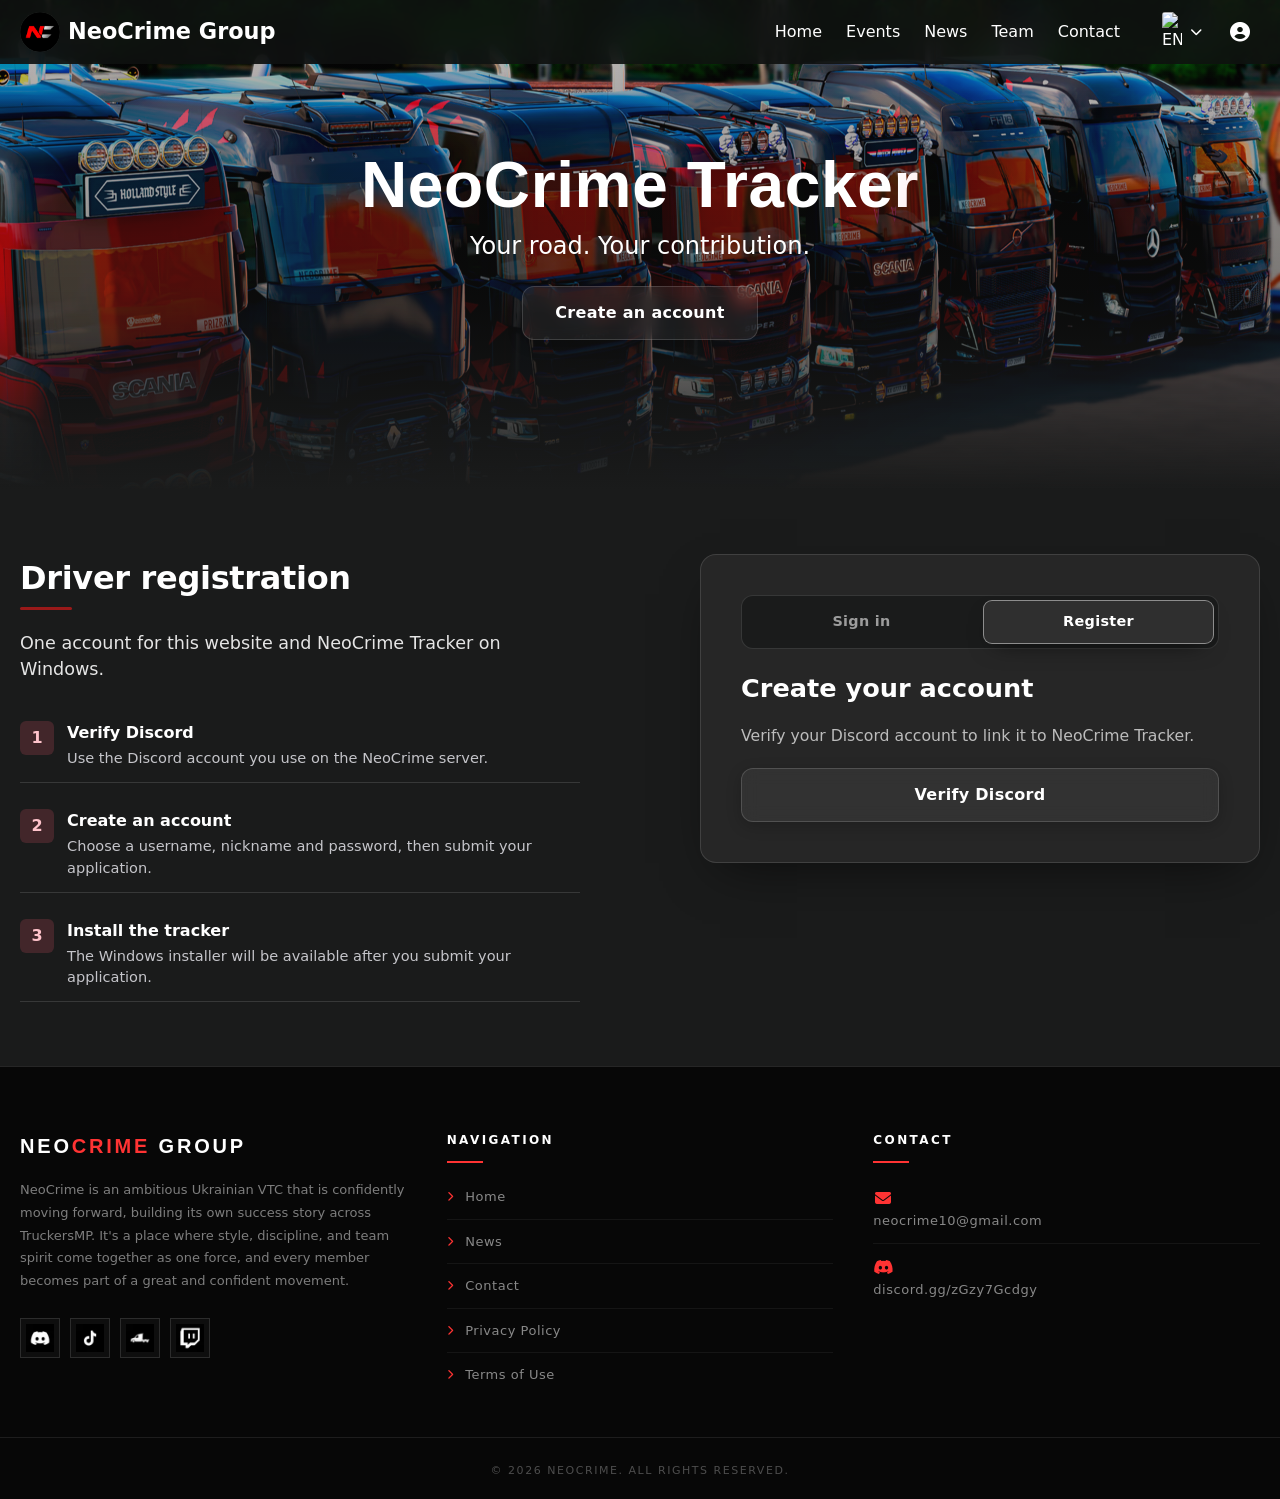
==== commit c2ad223d: "Add files via upload" ====
--- a/eng.html
+++ b/eng.html
@@ -1,196 +1,212 @@
-<!DOCTYPE html>
-<html lang="en">
-<head>
-<meta charset="UTF-8">
-<meta name="viewport" content="width=device-width, initial-scale=1.0">
-<meta name="referrer" content="no-referrer">
-<meta http-equiv="Content-Security-Policy" content="default-src 'none'; script-src 'self'; style-src 'self' https://fonts.googleapis.com https://cdnjs.cloudflare.com; font-src https://fonts.gstatic.com https://cdnjs.cloudflare.com; img-src 'self' data: https://flagcdn.com; connect-src https://api.neocrime.space; base-uri 'none'; form-action 'none'">
-<link rel="icon" href="assets/logo.avif" type="image/avif">
-<link rel="apple-touch-icon" href="assets/logo.avif">
-<title>NeoCrime Tracker · Driver account</title>
-<meta name="description" content="NeoCrime Tracker — a driver account for NeoCrime VTC trips in ETS2 and ATS.">
-<meta property="og:type" content="website">
-<meta property="og:site_name" content="NeoCrime VTC">
-<meta property="og:title" content="NeoCrime Tracker · Driver account">
-<meta property="og:description" content="NeoCrime Tracker — a driver account for NeoCrime VTC trips in ETS2 and ATS.">
-<meta property="og:url" content="https://neocrime.space/tracker/eng">
-<meta property="og:locale" content="en_US">
-<meta property="og:locale:alternate" content="uk_UA">
-<meta property="og:image" content="https://neocrime.space/images/logo.avif">
-<meta name="theme-color" content="#000000">
-<link rel="preconnect" href="https://fonts.googleapis.com">
-<link rel="preconnect" href="https://fonts.gstatic.com" crossorigin>
-<link href="https://fonts.googleapis.com/css2?family=Montserrat:wght@400;500;600;700;800&family=Orbitron:wght@600;700;800;900&display=swap" rel="stylesheet">
-<link rel="stylesheet" href="https://cdnjs.cloudflare.com/ajax/libs/font-awesome/6.4.0/css/all.min.css">
-<link rel="stylesheet" href="site.css">
-<link rel="stylesheet" href="tracker.css">
-<script src="site.js" defer></script>
-<script src="tracker.js" defer></script>
-</head>
-<body>
-
-<header class="site-header">
-  <div class="header-inner">
-    <a class="logo-link" href="/eng">
-      <img alt="NeoCrime Logo" loading="lazy" width="40" height="40" decoding="async"
-           src="assets/logo.avif">
-      <h1>NeoCrime Group</h1>
-    </a>
-
-    <nav class="main-nav">
-      <ul>
-        <li><a class="nav-link" href="/eng">Home</a></li>
-        <li><a class="nav-link" href="/events-eng">Events</a></li>
-        <li><a class="nav-link" href="/news-eng">News</a></li>
-        <li><a class="nav-link" href="/team-eng">Team</a></li>
-        <li><a class="nav-link" href="/contact-eng">Contact</a></li>
-        <li class="header-actions">
-          <div class="lang-switch-bw">
-            <div class="current-lang">
-              <img src="https://flagcdn.com/w40/gb.png" alt="EN">
-              <i class="fas fa-chevron-down"></i>
-            </div>
-            <div class="lang-dropdown-bw">
-              <a href="/tracker/"><img src="https://flagcdn.com/w40/ua.png" alt="UA"></a>
-            </div>
-          </div>
-          <div class="account-switch-bw">
-            <div class="current-account">
-              <i class="fas fa-circle-user"></i>
-            </div>
-            <div class="account-dropdown-bw">
-              <a href="https://api.neocrime.space/panel"><svg class="discord-icon" viewBox="0 0 127.14 96.36" xmlns="http://www.w3.org/2000/svg" width="16" height="16"><path fill="#5865F2" d="M107.7,8.07A105.15,105.15,0,0,0,81.47,0a72.06,72.06,0,0,0-3.36,6.83A97.68,97.68,0,0,0,49,6.83,72.37,72.37,0,0,0,45.64,0,105.89,105.89,0,0,0,19.39,8.09C2.79,32.65-1.71,56.6.54,80.21h0A105.73,105.73,0,0,0,32.71,96.36,77.7,77.7,0,0,0,39.6,85.25a68.42,68.42,0,0,1-10.85-5.18c.91-.66,1.8-1.34,2.66-2a75.57,75.57,0,0,0,64.32,0c.87.71,1.76,1.39,2.66,2a68.68,68.68,0,0,1-10.87,5.19,77,77,0,0,0,6.89,11.1A105.25,105.25,0,0,0,126.6,80.22h0C129.24,52.84,122.09,29.11,107.7,8.07ZM42.45,65.69C36.18,65.69,31,60,31,53s5-12.74,11.43-12.74S54,46,53.89,53,48.84,65.69,42.45,65.69Zm42.24,0C78.41,65.69,73.25,60,73.25,53s5-12.74,11.44-12.74S96.23,46,96.12,53,91.08,65.69,84.69,65.69Z"/></svg> Admin Panel</a>
-            </div>
-          </div>
-        </li>
-      </ul>
-    </nav>
-
-    <button class="burger-btn" aria-label="Menu">
-      <svg viewBox="0 0 448 512" xmlns="http://www.w3.org/2000/svg">
-        <path d="M0 96C0 78.3 14.3 64 32 64l384 0c17.7 0 32 14.3 32 32s-14.3 32-32 32L32 128C14.3 128 0 113.7 0 96zM0 256c0-17.7 14.3-32 32-32l384 0c17.7 0 32 14.3 32 32s-14.3 32-32 32L32 288c-17.7 0-32-14.3-32-32zM448 416c0 17.7-14.3 32-32 32L32 448c-17.7 0-32-14.3-32-32s14.3-32 32-32l384 0c17.7 0 32 14.3 32 32z"></path>
-      </svg>
-    </button>
-  </div>
-</header>
-
-<div class="hero-photo-wrap">
-  <img src="assets/hero.avif" alt="NeoCrime Tracker" loading="eager">
-  <div class="hero-content">
-    <h1>NeoCrime Tracker</h1>
-    <p>Your road. Your contribution.</p>
-  </div>
-</div>
-
-<main class="tracker-section">
-  <div class="tracker-grid">
-    <div class="tracker-intro reveal">
-      <h2>Driver account</h2>
-      <p>Create a NeoCrime Tracker account for ETS2 and ATS. Already have an account? Sign in to check its status.</p>
-    </div>
-
-    <section class="tracker-card reveal" aria-labelledby="account-title">
-      <div class="modes" id="modes">
-        <button type="button" data-mode="login" aria-controls="login" aria-pressed="true"><span data-i18n="login">Sign in</span></button>
-        <button type="button" data-mode="register" aria-controls="register" aria-pressed="false"><span data-i18n="register">Register</span></button>
-      </div>
-      <h3 id="account-title">Sign in to your account</h3>
-      <p id="notice" class="notice" role="status" aria-live="polite" hidden></p>
-
-      <form id="login">
-        <div class="form-field">
-          <label for="login-username" data-i18n="username">Username</label>
-          <input id="login-username" name="login" type="text" autocomplete="username" required maxlength="32">
-        </div>
-        <div class="form-field">
-          <label for="login-password" data-i18n="password">Password</label>
-          <input id="login-password" name="password" type="password" autocomplete="current-password" required maxlength="128">
-        </div>
-        <button class="btn-hero btn-hero-primary" type="submit"><span data-i18n="login">Sign in</span></button>
-      </form>
-
-      <section id="register" hidden>
-        <div id="verify">
-          <p class="muted" data-i18n="discordHelp">Verify your Discord account to link it to NeoCrime Tracker.</p>
-          <button class="btn-hero btn-hero-discord" id="discord" type="button"><span data-i18n="discord">Verify Discord</span></button>
-          <button class="btn-hero" id="cancel" type="button" hidden><span data-i18n="cancel">Cancel</span></button>
-        </div>
-        <form id="application" hidden>
-          <p class="verified"><span><span data-i18n="verified">Discord verified</span><strong id="discord-name"></strong></span></p>
-          <div class="form-field">
-            <label for="reg-login" data-i18n="username">Username</label>
-            <input id="reg-login" name="login" type="text" autocomplete="username" required minlength="3" maxlength="32" pattern="[a-zA-Z0-9][a-zA-Z0-9_.\-]{2,31}" aria-describedby="login-hint">
-            <small class="hint" id="login-hint" data-i18n="loginHint">3–32 characters. Use letters A–Z, digits, periods, hyphens or underscores.</small>
-          </div>
-          <div class="form-field">
-            <label for="reg-nickname" data-i18n="nickname">Nickname</label>
-            <input id="reg-nickname" name="nickname" type="text" autocomplete="nickname" required minlength="2" maxlength="40">
-          </div>
-          <div class="form-field">
-            <label for="reg-password" data-i18n="password">Password</label>
-            <input id="reg-password" name="password" type="password" autocomplete="new-password" required minlength="8" maxlength="128" aria-describedby="password-hint">
-            <small class="hint" id="password-hint" data-i18n="passwordHint">At least 8 characters.</small>
-          </div>
-          <button class="btn-hero btn-hero-primary" type="submit"><span data-i18n="submit">Submit application</span></button>
-          <button class="btn-hero" id="reconnect" type="button"><span data-i18n="reconnect">Change Discord account</span></button>
-        </form>
-      </section>
-
-      <section id="profile" hidden>
-        <p id="nickname" class="nickname"></p>
-        <p id="handle" class="muted"></p>
-        <p id="account-state" class="account-state"></p>
-        <p id="reason" class="muted" hidden></p>
-        <div class="profile-actions">
-          <button class="btn-hero btn-hero-primary" id="refresh" type="button"><span data-i18n="refresh">Refresh status</span></button>
-          <button class="btn-hero" id="logout" type="button"><span data-i18n="logout">Sign out</span></button>
-        </div>
-      </section>
-      <noscript>Для входу й реєстрації потрібен JavaScript. / Sign-in and registration require JavaScript.</noscript>
-    </section>
-  </div>
-</main>
-
-<footer class="site-footer">
-  <div class="footer-container">
-
-    <div class="footer-col about-col">
-      <div class="footer-logo">Neo<span>Crime</span>&nbsp;Group</div>
-      <p>NeoCrime is an ambitious Ukrainian VTC that is confidently moving forward, building its own success story across TruckersMP. It's a place where style, discipline, and team spirit come together as one force, and every member becomes part of a great and confident movement.</p>
-
-      <div class="social-img-links">
-        <a href="https://discord.gg/zGzy7Gcdgy" target="_blank"><img src="assets/social/1.avif" alt="Discord"></a>
-        <a href="https://www.tiktok.com/@neocrime_vtc" target="_blank"><img src="assets/social/2.avif" alt="TikTok"></a>
-        <a href="https://truckersmp.com/vtc/85940" target="_blank"><img src="assets/social/3.avif" alt="TruckersMP"></a>
-        <a href="https://www.twitch.tv/neocrime_vtc" target="_blank"><img src="assets/social/4.avif" alt="TruckersHub"></a>
-      </div>
-    </div>
-
-    <div class="footer-col nav-col">
-      <h4>Navigation</h4>
-      <ul>
-        <li><a href="/eng">Home</a></li>
-        <li><a href="/news-eng">News</a></li>
-        <li><a href="/contact-eng">Contact</a></li>
-        <li><a href="/privacy-eng">Privacy Policy</a></li>
-        <li><a href="/terms-eng">Terms of Use</a></li>
-      </ul>
-    </div>
-
-    <div class="footer-col contact-col">
-      <h4>Contact</h4>
-      <ul>
-        <li><i class="fas fa-envelope"></i> <a href="mailto:neocrime10@gmail.com">neocrime10@gmail.com</a></li>
-        <li><i class="fab fa-discord"></i> <a href="https://discord.gg/zGzy7Gcdgy" target="_blank">discord.gg/zGzy7Gcdgy</a></li>
-      </ul>
-    </div>
-
-  </div>
-
-  <div class="footer-bottom">
-    <p>&copy; 2026 NeoCrime. All rights reserved.</p>
-  </div>
-</footer>
-
-</body>
-</html>
+<!DOCTYPE html>
+<html lang="en">
+<head>
+<meta charset="UTF-8">
+<meta name="viewport" content="width=device-width, initial-scale=1.0">
+<meta name="referrer" content="no-referrer">
+<meta http-equiv="Content-Security-Policy" content="default-src 'none'; script-src 'self'; style-src 'self' https://fonts.googleapis.com https://cdnjs.cloudflare.com; font-src https://fonts.gstatic.com https://cdnjs.cloudflare.com; img-src 'self' data: https://flagcdn.com; connect-src https://api.neocrime-group.com; base-uri 'none'; form-action 'none'">
+<link rel="icon" href="assets/logo.avif" type="image/avif">
+<link rel="apple-touch-icon" href="assets/logo.avif">
+<title>NeoCrime Tracker · Driver account</title>
+<meta name="description" content="NeoCrime Tracker — a driver account for NeoCrime VTC trips in ETS2 and ATS.">
+<meta property="og:type" content="website">
+<meta property="og:site_name" content="NeoCrime VTC">
+<meta property="og:title" content="NeoCrime Tracker · Driver account">
+<meta property="og:description" content="NeoCrime Tracker — a driver account for NeoCrime VTC trips in ETS2 and ATS.">
+<meta property="og:url" content="https://neocrime.space/tracker/eng">
+<meta property="og:locale" content="en_US">
+<meta property="og:locale:alternate" content="uk_UA">
+<meta property="og:image" content="https://neocrime.space/images/logo.avif">
+<meta name="theme-color" content="#000000">
+<link rel="preconnect" href="https://fonts.googleapis.com">
+<link rel="preconnect" href="https://fonts.gstatic.com" crossorigin>
+<link href="https://fonts.googleapis.com/css2?family=Montserrat:wght@400;500;600;700;800&family=Orbitron:wght@600;700;800;900&display=swap" rel="stylesheet">
+<link rel="stylesheet" href="https://cdnjs.cloudflare.com/ajax/libs/font-awesome/6.4.0/css/all.min.css">
+<link rel="stylesheet" href="site.css">
+<link rel="stylesheet" href="tracker.css">
+<script src="site.js" defer></script>
+<script src="tracker.js" defer></script>
+</head>
+<body>
+
+<header class="site-header">
+  <div class="header-inner">
+    <a class="logo-link" href="/eng">
+      <img alt="NeoCrime Logo" loading="lazy" width="40" height="40" decoding="async"
+           src="assets/logo.avif">
+      <h1>NeoCrime Group</h1>
+    </a>
+
+    <nav class="main-nav">
+      <ul>
+        <li><a class="nav-link" href="/eng">Home</a></li>
+        <li><a class="nav-link" href="/events-eng">Events</a></li>
+        <li><a class="nav-link" href="/news-eng">News</a></li>
+        <li><a class="nav-link" href="/team-eng">Team</a></li>
+        <li><a class="nav-link" href="/contact-eng">Contact</a></li>
+        <li class="header-actions">
+          <div class="lang-switch-bw">
+            <div class="current-lang">
+              <img src="https://flagcdn.com/w40/gb.png" alt="EN">
+              <i class="fas fa-chevron-down"></i>
+            </div>
+            <div class="lang-dropdown-bw">
+              <a href="/tracker/"><img src="https://flagcdn.com/w40/ua.png" alt="UA"></a>
+            </div>
+          </div>
+          <div class="account-switch-bw">
+            <div class="current-account">
+              <i class="fas fa-circle-user"></i>
+            </div>
+            <div class="account-dropdown-bw">
+              <a href="https://api.neocrime.space/panel"><svg class="discord-icon" viewBox="0 0 127.14 96.36" xmlns="http://www.w3.org/2000/svg" width="16" height="16"><path fill="#5865F2" d="M107.7,8.07A105.15,105.15,0,0,0,81.47,0a72.06,72.06,0,0,0-3.36,6.83A97.68,97.68,0,0,0,49,6.83,72.37,72.37,0,0,0,45.64,0,105.89,105.89,0,0,0,19.39,8.09C2.79,32.65-1.71,56.6.54,80.21h0A105.73,105.73,0,0,0,32.71,96.36,77.7,77.7,0,0,0,39.6,85.25a68.42,68.42,0,0,1-10.85-5.18c.91-.66,1.8-1.34,2.66-2a75.57,75.57,0,0,0,64.32,0c.87.71,1.76,1.39,2.66,2a68.68,68.68,0,0,1-10.87,5.19,77,77,0,0,0,6.89,11.1A105.25,105.25,0,0,0,126.6,80.22h0C129.24,52.84,122.09,29.11,107.7,8.07ZM42.45,65.69C36.18,65.69,31,60,31,53s5-12.74,11.43-12.74S54,46,53.89,53,48.84,65.69,42.45,65.69Zm42.24,0C78.41,65.69,73.25,60,73.25,53s5-12.74,11.44-12.74S96.23,46,96.12,53,91.08,65.69,84.69,65.69Z"/></svg> Admin Panel</a>
+            </div>
+          </div>
+        </li>
+      </ul>
+    </nav>
+
+    <button class="burger-btn" aria-label="Menu">
+      <svg viewBox="0 0 448 512" xmlns="http://www.w3.org/2000/svg">
+        <path d="M0 96C0 78.3 14.3 64 32 64l384 0c17.7 0 32 14.3 32 32s-14.3 32-32 32L32 128C14.3 128 0 113.7 0 96zM0 256c0-17.7 14.3-32 32-32l384 0c17.7 0 32 14.3 32 32s-14.3 32-32 32L32 288c-17.7 0-32-14.3-32-32zM448 416c0 17.7-14.3 32-32 32L32 448c-17.7 0-32-14.3-32-32s14.3-32 32-32l384 0c17.7 0 32 14.3 32 32z"></path>
+      </svg>
+    </button>
+  </div>
+</header>
+
+<div class="hero-photo-wrap">
+  <img src="assets/hero.avif" alt="NeoCrime Tracker" loading="eager">
+  <div class="hero-content">
+    <h1>NeoCrime Tracker</h1>
+    <p>Your road. Your contribution.</p>
+    <a href="#account" class="btn-hero btn-hero-primary registration-cta">Create an account</a>
+  </div>
+</div>
+
+<main class="tracker-section" id="account">
+  <div class="tracker-grid">
+    <div class="tracker-intro">
+      <h2>Driver registration</h2>
+      <p>One account for this website and NeoCrime Tracker on Windows.</p>
+      <ol class="registration-steps">
+        <li><strong>Verify Discord</strong><span>Use the Discord account you use on the NeoCrime server.</span></li>
+        <li><strong>Create an account</strong><span>Choose a username, nickname and password, then submit your application.</span></li>
+        <li><strong>Install the tracker</strong><span>The Windows installer will be available after you submit your application.</span></li>
+      </ol>
+    </div>
+
+    <section class="tracker-card" aria-labelledby="account-title">
+      <div class="modes" id="modes">
+        <button type="button" data-mode="login" aria-controls="login" aria-pressed="false"><span data-i18n="login">Sign in</span></button>
+        <button type="button" data-mode="register" aria-controls="register" aria-pressed="true"><span data-i18n="register">Register</span></button>
+      </div>
+      <h3 id="account-title">Create your account</h3>
+      <p id="notice" class="notice" role="status" aria-live="polite" hidden></p>
+
+      <form id="login" hidden>
+        <div class="form-field">
+          <label for="login-username" data-i18n="username">Username</label>
+          <input id="login-username" name="login" type="text" autocomplete="username" required maxlength="32">
+        </div>
+        <div class="form-field">
+          <label for="login-password" data-i18n="password">Password</label>
+          <input id="login-password" name="password" type="password" autocomplete="current-password" required maxlength="128">
+        </div>
+        <button class="btn-hero btn-hero-primary" type="submit"><span data-i18n="login">Sign in</span></button>
+      </form>
+
+      <section id="register">
+        <div id="verify">
+          <p class="muted" data-i18n="discordHelp">Verify your Discord account to link it to NeoCrime Tracker.</p>
+          <button class="btn-hero btn-hero-discord" id="discord" type="button"><span data-i18n="discord">Verify Discord</span></button>
+          <a class="btn-hero" id="manual-discord" target="_blank" rel="noopener noreferrer" hidden><span data-i18n="manualDiscord"></span></a>
+          <button class="btn-hero" id="cancel" type="button" hidden><span data-i18n="cancel">Cancel</span></button>
+        </div>
+        <form id="application" hidden>
+          <p class="verified"><span><span data-i18n="verified">Discord verified</span><strong id="discord-name"></strong></span></p>
+          <div class="form-field">
+            <label for="reg-login" data-i18n="username">Username</label>
+            <input id="reg-login" name="login" type="text" autocomplete="username" required minlength="3" maxlength="32" pattern="[a-zA-Z0-9][a-zA-Z0-9_.\-]{2,31}" aria-describedby="login-hint">
+            <small class="hint" id="login-hint" data-i18n="loginHint">3–32 characters. Use letters A–Z, digits, periods, hyphens or underscores.</small>
+          </div>
+          <div class="form-field">
+            <label for="reg-nickname" data-i18n="nickname">Nickname</label>
+            <input id="reg-nickname" name="nickname" type="text" autocomplete="nickname" required minlength="2" maxlength="40">
+          </div>
+          <div class="form-field">
+            <label for="reg-password" data-i18n="password">Password</label>
+            <input id="reg-password" name="password" type="password" autocomplete="new-password" required minlength="8" maxlength="128" aria-describedby="password-hint">
+            <small class="hint" id="password-hint" data-i18n="passwordHint">At least 8 characters.</small>
+          </div>
+          <div class="form-field">
+            <label for="reg-confirm" data-i18n="confirmPassword"></label>
+            <input id="reg-confirm" name="confirm_password" type="password" autocomplete="new-password" required minlength="8" maxlength="128">
+          </div>
+          <button class="btn-hero btn-hero-primary" type="submit"><span data-i18n="submit">Submit application</span></button>
+          <button class="btn-hero" id="reconnect" type="button"><span data-i18n="reconnect">Change Discord account</span></button>
+        </form>
+      </section>
+
+      <section id="profile" hidden>
+        <p id="nickname" class="nickname"></p>
+        <p id="handle" class="muted"></p>
+        <p id="account-state" class="account-state"></p>
+        <p id="reason" class="muted" hidden></p>
+        <section id="install-tracker" class="install-tracker" aria-labelledby="install-title" hidden>
+          <h4 id="install-title" data-i18n="installTitle"></h4>
+          <p id="install-detail"></p>
+          <a class="btn-hero btn-hero-primary" href="https://cdn.discordapp.com/attachments/1458759061414871092/1571498614566420520/NeoCrime-Tracker-Setup.exe" rel="noopener noreferrer" data-i18n="download"></a>
+        </section>
+        <div class="profile-actions">
+          <button class="btn-hero btn-hero-primary" id="refresh" type="button"><span data-i18n="refresh">Refresh status</span></button>
+          <button class="btn-hero" id="logout" type="button"><span data-i18n="logout">Sign out</span></button>
+        </div>
+      </section>
+      <noscript>Для входу й реєстрації потрібен JavaScript. / Sign-in and registration require JavaScript.</noscript>
+    </section>
+  </div>
+</main>
+
+<footer class="site-footer">
+  <div class="footer-container">
+
+    <div class="footer-col about-col">
+      <div class="footer-logo">Neo<span>Crime</span>&nbsp;Group</div>
+      <p>NeoCrime is an ambitious Ukrainian VTC that is confidently moving forward, building its own success story across TruckersMP. It's a place where style, discipline, and team spirit come together as one force, and every member becomes part of a great and confident movement.</p>
+
+      <div class="social-img-links">
+        <a href="https://discord.gg/zGzy7Gcdgy" target="_blank"><img src="assets/social/1.avif" alt="Discord"></a>
+        <a href="https://www.tiktok.com/@neocrime_vtc" target="_blank"><img src="assets/social/2.avif" alt="TikTok"></a>
+        <a href="https://truckersmp.com/vtc/85940" target="_blank"><img src="assets/social/3.avif" alt="TruckersMP"></a>
+        <a href="https://www.twitch.tv/neocrime_vtc" target="_blank"><img src="assets/social/4.avif" alt="TruckersHub"></a>
+      </div>
+    </div>
+
+    <div class="footer-col nav-col">
+      <h4>Navigation</h4>
+      <ul>
+        <li><a href="/eng">Home</a></li>
+        <li><a href="/news-eng">News</a></li>
+        <li><a href="/contact-eng">Contact</a></li>
+        <li><a href="/privacy-eng">Privacy Policy</a></li>
+        <li><a href="/terms-eng">Terms of Use</a></li>
+      </ul>
+    </div>
+
+    <div class="footer-col contact-col">
+      <h4>Contact</h4>
+      <ul>
+        <li><i class="fas fa-envelope"></i> <a href="mailto:neocrime10@gmail.com">neocrime10@gmail.com</a></li>
+        <li><i class="fab fa-discord"></i> <a href="https://discord.gg/zGzy7Gcdgy" target="_blank">discord.gg/zGzy7Gcdgy</a></li>
+      </ul>
+    </div>
+
+  </div>
+
+  <div class="footer-bottom">
+    <p>&copy; 2026 NeoCrime. All rights reserved.</p>
+  </div>
+</footer>
+
+</body>
+</html>
--- a/tracker.css
+++ b/tracker.css
@@ -147,3 +147,56 @@
 .btn-hero:disabled{ opacity:.58; cursor:wait; animation:none; transform:none; }
 .btn-hero:disabled::after{ display:none; }
 noscript{ display:block; margin-top:1rem; color:#bcbcbc; font-size:.9rem; }
+
+.hero-photo-wrap { height: clamp(300px, 45vw, 490px); }
+.registration-cta { margin-top: 1.35rem; }
+.tracker-section { padding-block: clamp(2rem, 5vw, 4rem); scroll-margin-top: 85px; }
+.tracker-grid { grid-template-columns: minmax(0, 1fr) minmax(0, 560px); }
+.tracker-intro h2::after { width: 52px; }
+.registration-steps {
+  list-style: none;
+  padding: 0;
+  margin: 1.6rem 0 0;
+  counter-reset: registration-step;
+  display: grid;
+  gap: .8rem;
+  max-width: 560px;
+}
+.registration-steps li {
+  counter-increment: registration-step;
+  display: grid;
+  grid-template-columns: 34px minmax(0, 1fr);
+  gap: 2px 13px;
+  align-items: start;
+  padding: 13px 0;
+  border-bottom: 1px solid #ffffff20;
+}
+.registration-steps li::before {
+  content: counter(registration-step);
+  grid-row: span 2;
+  display: grid;
+  place-items: center;
+  height: 34px;
+  background: #42262a;
+  color: #ffc3cb;
+  font-weight: 700;
+  border-radius: 6px;
+}
+.registration-steps strong { color: #fff; }
+.registration-steps span { color: #c5c5ca; font-size: .91rem; }
+.form-field .hint { color: #b1b1b7; }
+#manual-discord, #cancel, #reconnect { margin-top: .65rem; }
+.install-tracker {
+  margin: 0 0 1.2rem;
+  padding: 1rem;
+  border: 1px solid #426253;
+  border-radius: 10px;
+  background: #202c26;
+}
+.install-tracker h4 { color: #f0fff6; font-size: 1rem; }
+.install-tracker p { margin: .45rem 0 1rem; color: #d3ded7; font-size: .9rem; }
+.notice[data-kind=success] { border-left-color: #77cd98; background: #26342b; color: #ddffe8; }
+@media (max-width:900px) {
+  .tracker-grid { grid-template-columns: minmax(0, 1fr); }
+  .tracker-card { grid-row: 1; margin: 0 0 2rem; }
+}
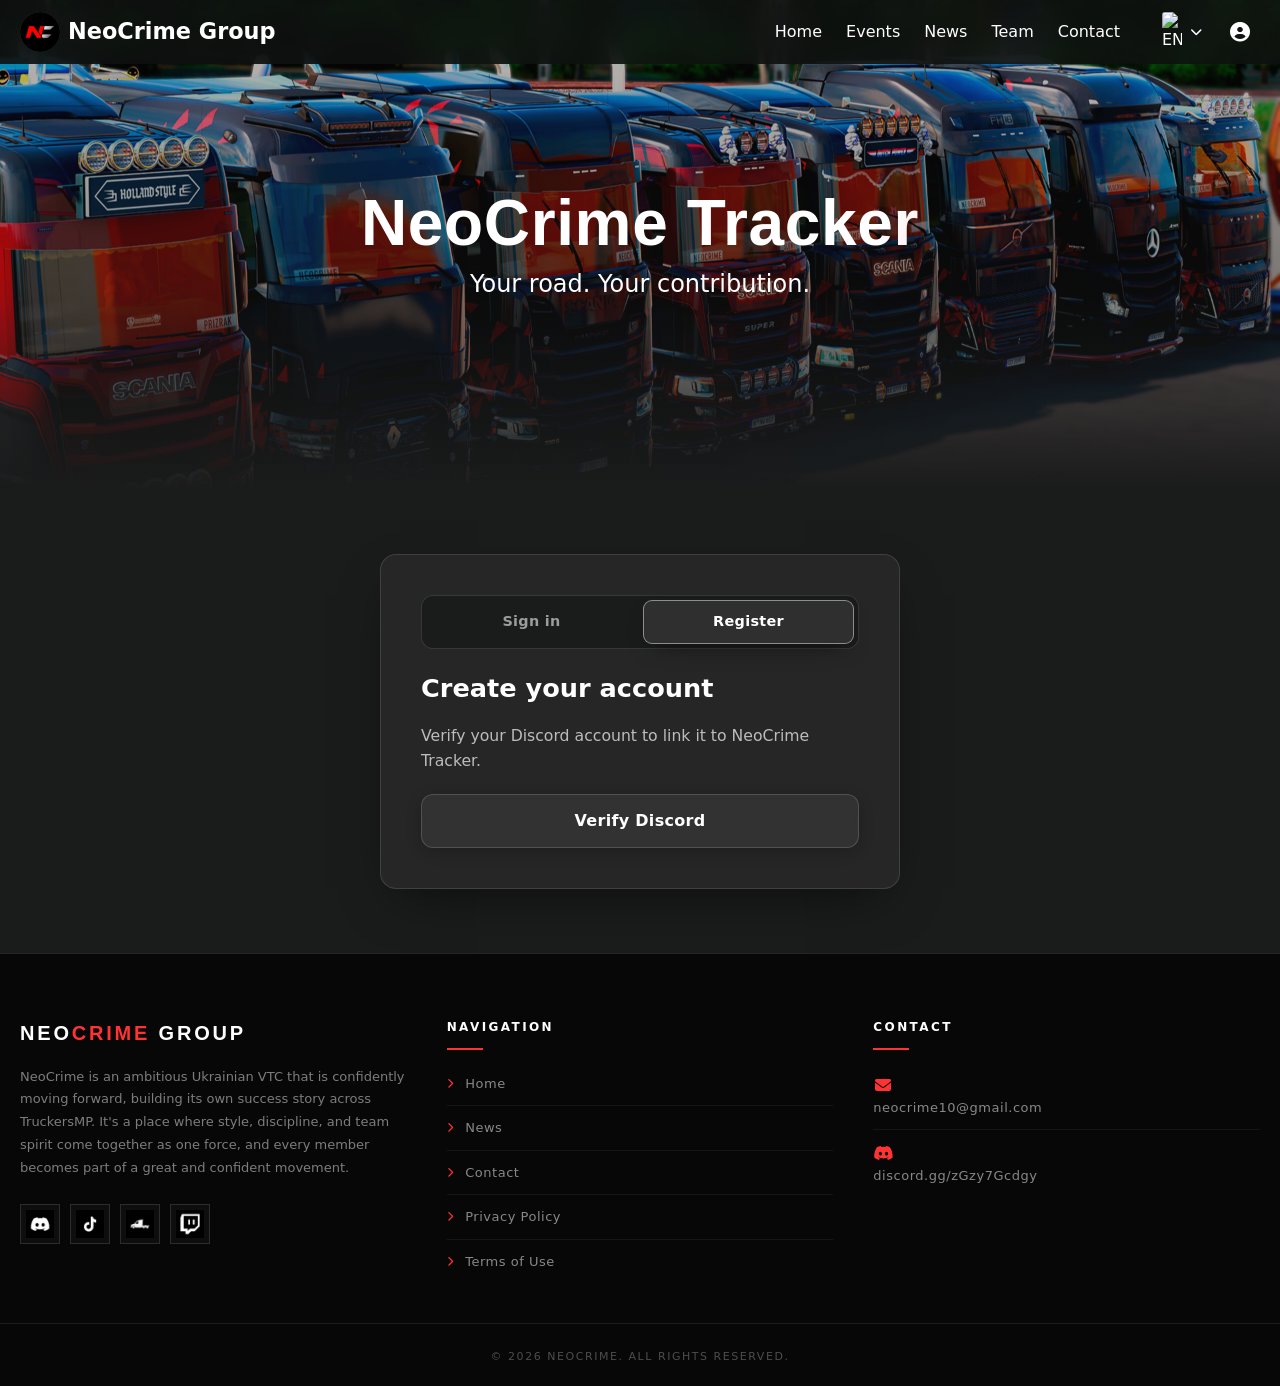
==== commit 7c89d357: "Add files via upload" ====
--- a/eng.html
+++ b/eng.html
@@ -4,7 +4,7 @@
 <meta charset="UTF-8">
 <meta name="viewport" content="width=device-width, initial-scale=1.0">
 <meta name="referrer" content="no-referrer">
-<meta http-equiv="Content-Security-Policy" content="default-src 'none'; script-src 'self'; style-src 'self' https://fonts.googleapis.com https://cdnjs.cloudflare.com; font-src https://fonts.gstatic.com https://cdnjs.cloudflare.com; img-src 'self' data: https://flagcdn.com; connect-src https://api.neocrime-group.com; base-uri 'none'; form-action 'none'">
+<meta http-equiv="Content-Security-Policy" content="default-src 'none'; script-src 'self'; style-src 'self' https://fonts.googleapis.com https://cdnjs.cloudflare.com; font-src https://fonts.gstatic.com https://cdnjs.cloudflare.com; img-src 'self' data: https://flagcdn.com https://cdn.discordapp.com; connect-src https://api.neocrime-group.com; base-uri 'none'; form-action 'none'">
 <link rel="icon" href="assets/logo.avif" type="image/avif">
 <link rel="apple-touch-icon" href="assets/logo.avif">
 <title>NeoCrime Tracker · Driver account</title>
@@ -79,22 +79,11 @@
   <div class="hero-content">
     <h1>NeoCrime Tracker</h1>
     <p>Your road. Your contribution.</p>
-    <a href="#account" class="btn-hero btn-hero-primary registration-cta">Create an account</a>
   </div>
 </div>
 
 <main class="tracker-section" id="account">
   <div class="tracker-grid">
-    <div class="tracker-intro">
-      <h2>Driver registration</h2>
-      <p>One account for this website and NeoCrime Tracker on Windows.</p>
-      <ol class="registration-steps">
-        <li><strong>Verify Discord</strong><span>Use the Discord account you use on the NeoCrime server.</span></li>
-        <li><strong>Create an account</strong><span>Choose a username, nickname and password, then submit your application.</span></li>
-        <li><strong>Install the tracker</strong><span>The Windows installer will be available after you submit your application.</span></li>
-      </ol>
-    </div>
-
     <section class="tracker-card" aria-labelledby="account-title">
       <div class="modes" id="modes">
         <button type="button" data-mode="login" aria-controls="login" aria-pressed="false"><span data-i18n="login">Sign in</span></button>
@@ -148,8 +137,11 @@
       </section>
 
       <section id="profile" hidden>
-        <p id="nickname" class="nickname"></p>
-        <p id="handle" class="muted"></p>
+        <div class="cabinet-identity">
+          <img id="account-avatar" class="account-avatar" src="assets/logo.avif" width="64" height="64" alt="">
+          <div><p id="nickname" class="nickname"></p><p id="handle" class="muted"></p>
+          <p id="account-discord" class="muted"></p></div>
+        </div>
         <p id="account-state" class="account-state"></p>
         <p id="reason" class="muted" hidden></p>
         <section id="install-tracker" class="install-tracker" aria-labelledby="install-title" hidden>
@@ -161,6 +153,34 @@
           <button class="btn-hero btn-hero-primary" id="refresh" type="button"><span data-i18n="refresh">Refresh status</span></button>
           <button class="btn-hero" id="logout" type="button"><span data-i18n="logout">Sign out</span></button>
         </div>
+        <p id="cabinet-status" class="muted" role="status" hidden></p>
+        <div id="cabinet-data" hidden>
+          <dl id="cabinet-totals" class="cabinet-metrics"></dl>
+          <section id="cabinet-wallet" class="cabinet-panel" hidden>
+            <h4 data-i18n="wallet"></h4>
+            <dl id="wallet-totals" class="cabinet-metrics"></dl>
+            <progress id="level-progress" max="100" value="0" hidden></progress>
+          </section>
+          <section class="cabinet-panel">
+            <div class="chart-heading">
+              <div><h4 data-i18n="distance"></h4><p id="chart-summary" class="muted"></p></div>
+              <div class="chart-periods" aria-label="UTC">
+                <button type="button" data-period="day" data-i18n="day"></button>
+                <button type="button" data-period="week" data-i18n="week" aria-pressed="true"></button>
+                <button type="button" data-period="month" data-i18n="month"></button>
+                <button type="button" data-period="all" data-i18n="all"></button>
+              </div>
+            </div>
+            <svg id="mileage-chart" viewBox="0 0 700 185" role="img"></svg>
+          </section>
+          <section id="cabinet-records" class="cabinet-panel" hidden>
+            <h4 data-i18n="records"></h4>
+            <div class="metric-table-wrap">
+              <table><thead><tr><th scope="col" data-i18n="metric"></th><th scope="col" data-i18n="minimum"></th><th scope="col" data-i18n="average"></th><th scope="col" data-i18n="maximum"></th></tr></thead>
+              <tbody id="metric-rows"></tbody></table>
+            </div>
+          </section>
+        </div>
       </section>
       <noscript>Для входу й реєстрації потрібен JavaScript. / Sign-in and registration require JavaScript.</noscript>
     </section>
--- a/tracker.css
+++ b/tracker.css
@@ -200,3 +200,49 @@
   .tracker-grid { grid-template-columns: minmax(0, 1fr); }
   .tracker-card { grid-row: 1; margin: 0 0 2rem; }
 }
+
+.tracker-grid { display: flex; justify-content: center; }
+.tracker-card { width: min(100%, 520px); min-width: 0; }
+.tracker-card.has-account { width: min(100%, 960px); }
+.cabinet-identity { display: flex; align-items: center; gap: 1rem; margin-bottom: 1rem; }
+.cabinet-identity .muted { margin: 0; }
+.account-avatar {
+  display: block; flex: 0 0 64px; border: 1px solid #ffffff32;
+  border-radius: 50%; object-fit: cover; background: #151518;
+}
+.profile-actions { margin-bottom: 1.25rem; }
+.cabinet-metrics {
+  display: grid; grid-template-columns: repeat(auto-fit, minmax(min(100%, 150px), 1fr));
+  gap: 9px; padding: 0; margin: 0;
+}
+.cabinet-metrics > div {
+  min-width: 0; padding: .8rem .9rem;
+  background: #1d1d21; border: 1px solid #ffffff16; border-radius: 8px;
+}
+.cabinet-metrics dt { color: #bfc0ca; font-size: .78rem; line-height: 1.35; }
+.cabinet-metrics dd { margin: .35rem 0 0; color: #f6f5f8; font-weight: 700; overflow-wrap: anywhere; }
+.cabinet-panel { margin-top: 1rem; padding: 1rem; background: #202024; border: 1px solid #ffffff20; border-radius: 9px; }
+.cabinet-panel h4 { margin: 0 0 .7rem; color: #f6f5f8; font-size: 1.04rem; }
+#level-progress { display: block; width: 100%; height: 9px; margin-top: .85rem; accent-color: #bd4c5c; }
+.chart-heading { display: flex; flex-wrap: wrap; justify-content: space-between; align-items: start; gap: .6rem; }
+.chart-heading h4, .chart-heading .muted { margin-bottom: .25rem; }
+.chart-periods { display: flex; flex-wrap: wrap; gap: 4px; }
+.chart-periods button {
+  padding: .4rem .65rem; color: #e8e6ed; font: inherit; font-size: .8rem;
+  background: #151519; border: 1px solid #ffffff27; border-radius: 4px; cursor: pointer;
+}
+.chart-periods button[aria-pressed=true] { background: #a93649; color: white; }
+.chart-periods button:focus-visible { outline: 2px solid #f0a7b3; outline-offset: 2px; }
+#mileage-chart { display: block; width: 100%; margin-top: .5rem; }
+#mileage-chart rect { fill: #c65466; }
+#mileage-chart rect:hover { fill: #f08b9a; }
+#mileage-chart line { stroke: #53525e; }
+#mileage-chart text { fill: #d0cdd7; font-size: 14px; }
+.metric-table-wrap { overflow-x: auto; }
+.cabinet-panel table { width: 100%; border-collapse: collapse; font-variant-numeric: tabular-nums; }
+.cabinet-panel th, .cabinet-panel td { padding: .55rem .45rem; border-bottom: 1px solid #ffffff15; text-align: left; font-size: .82rem; }
+.cabinet-panel thead th { color: #bebac7; font-weight: 600; }
+@media (max-width: 480px) {
+  .cabinet-panel { padding: .75rem; }
+  .cabinet-metrics { grid-template-columns: repeat(2, minmax(0, 1fr)); }
+}
